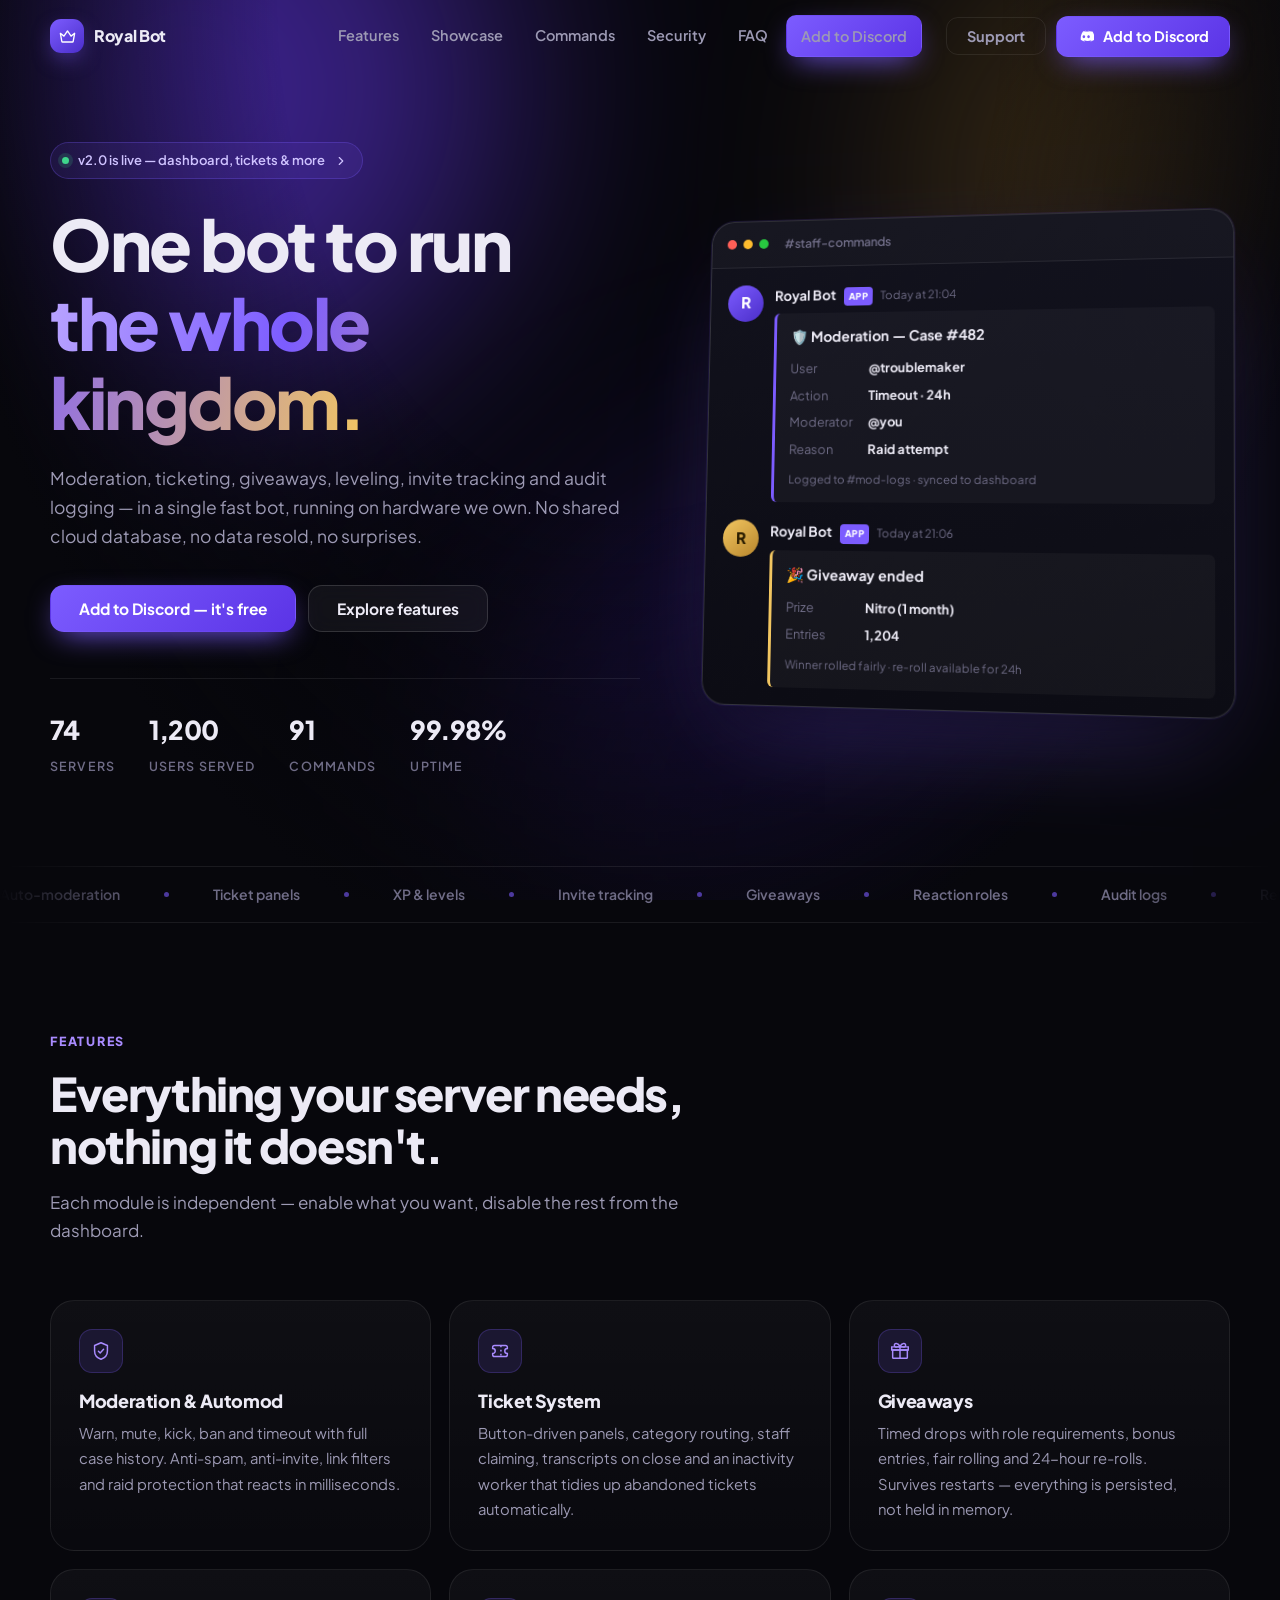
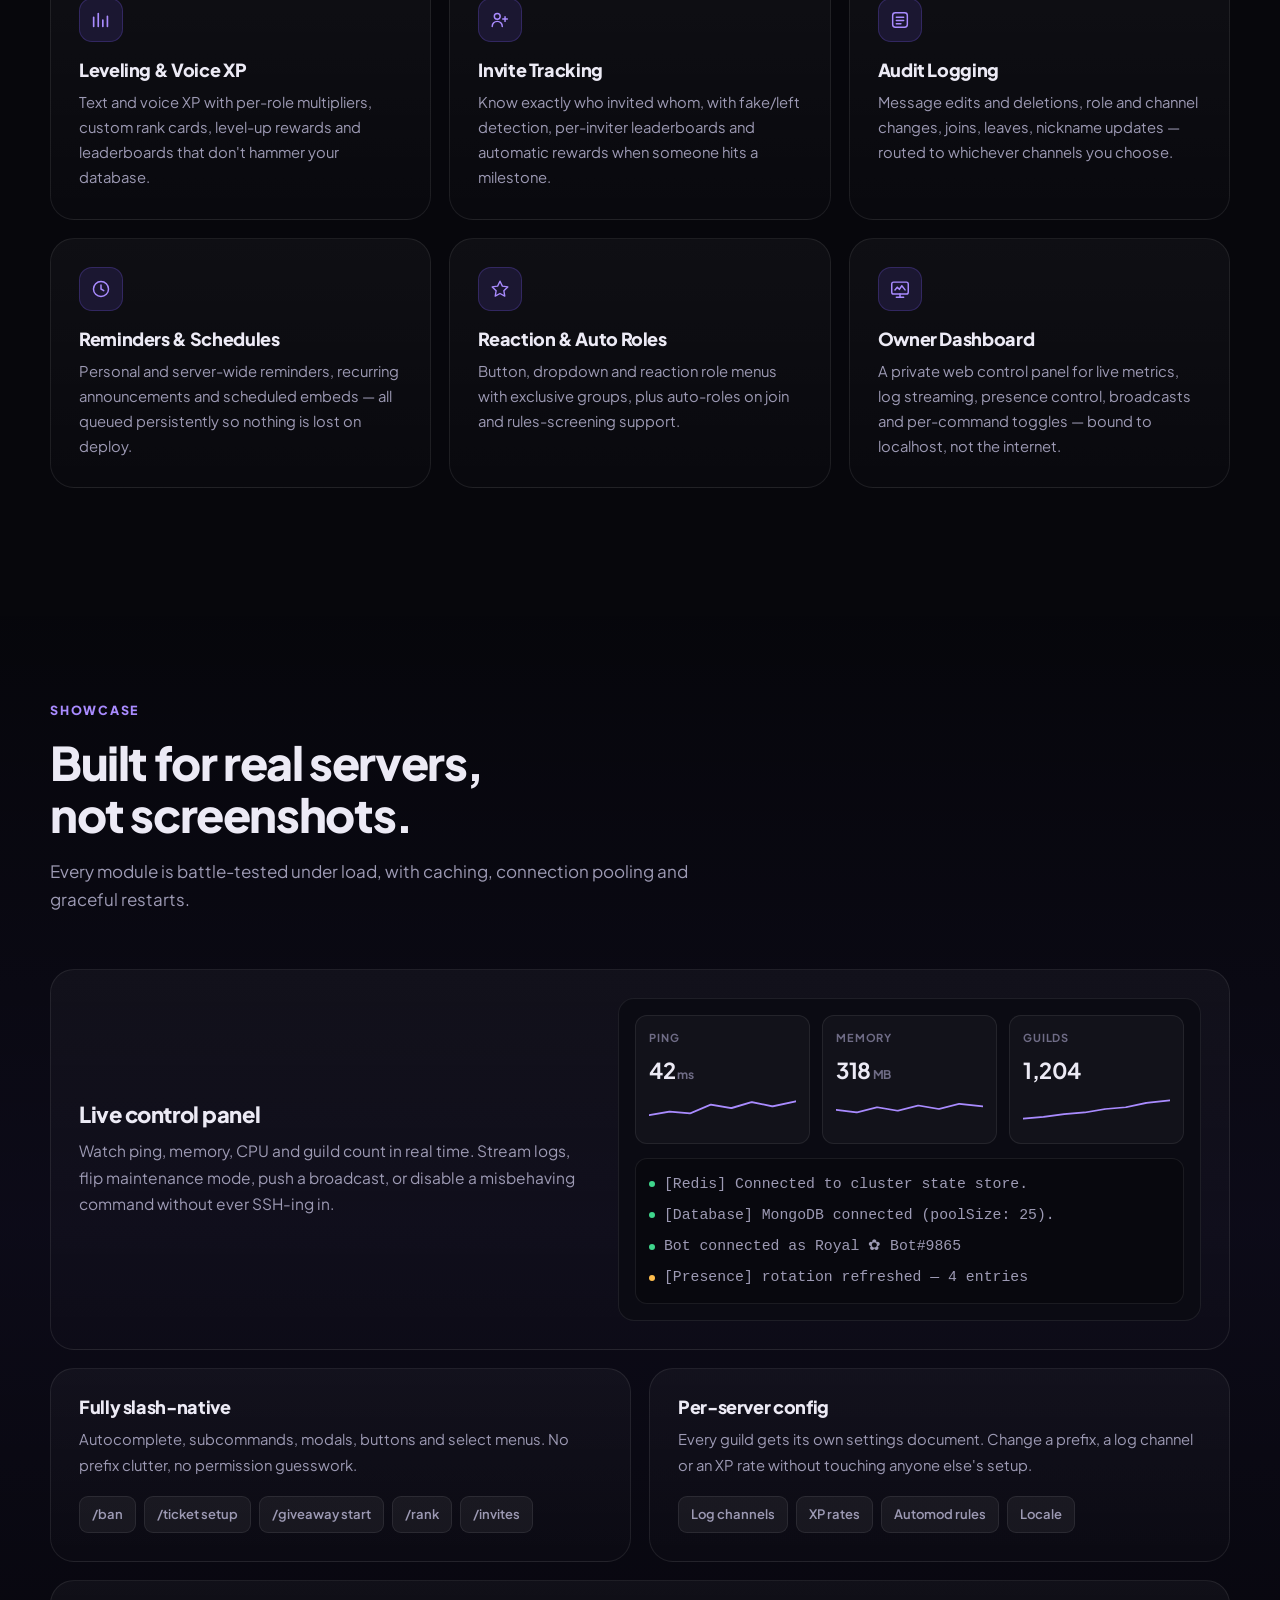
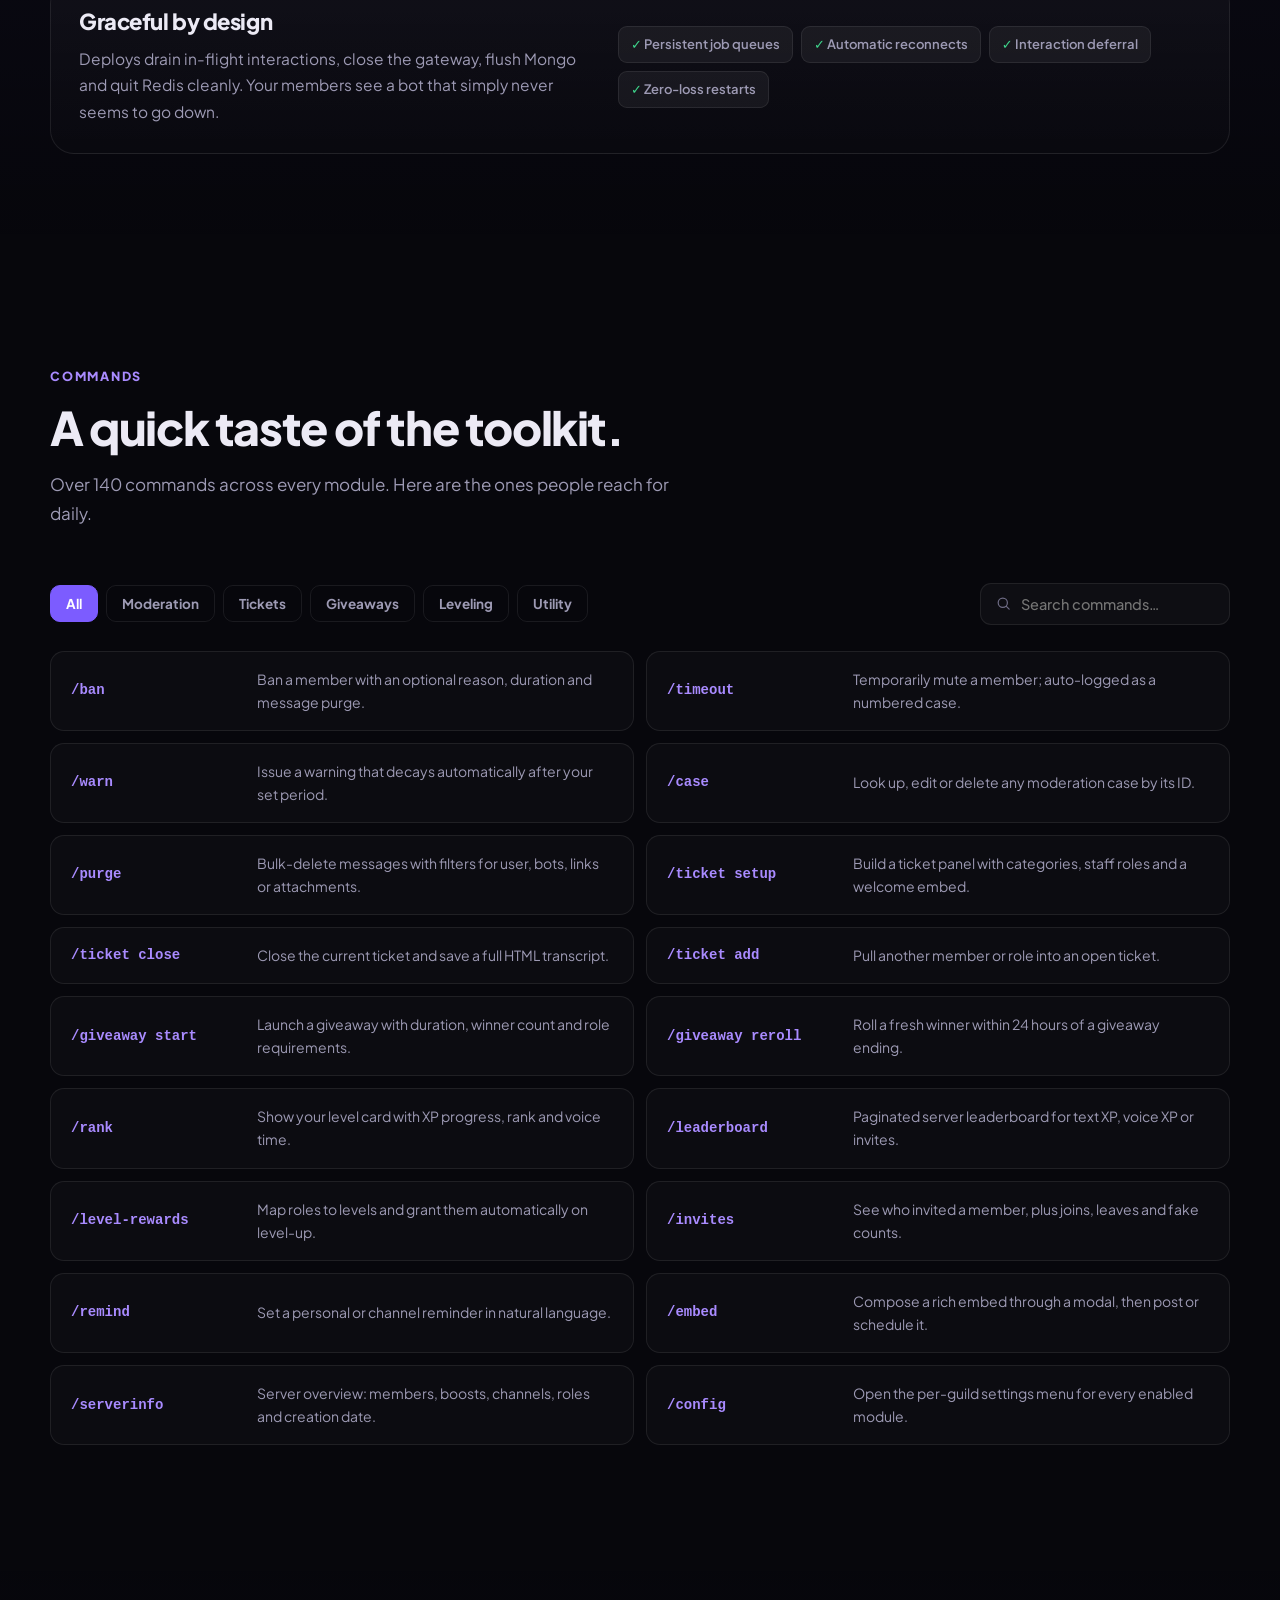
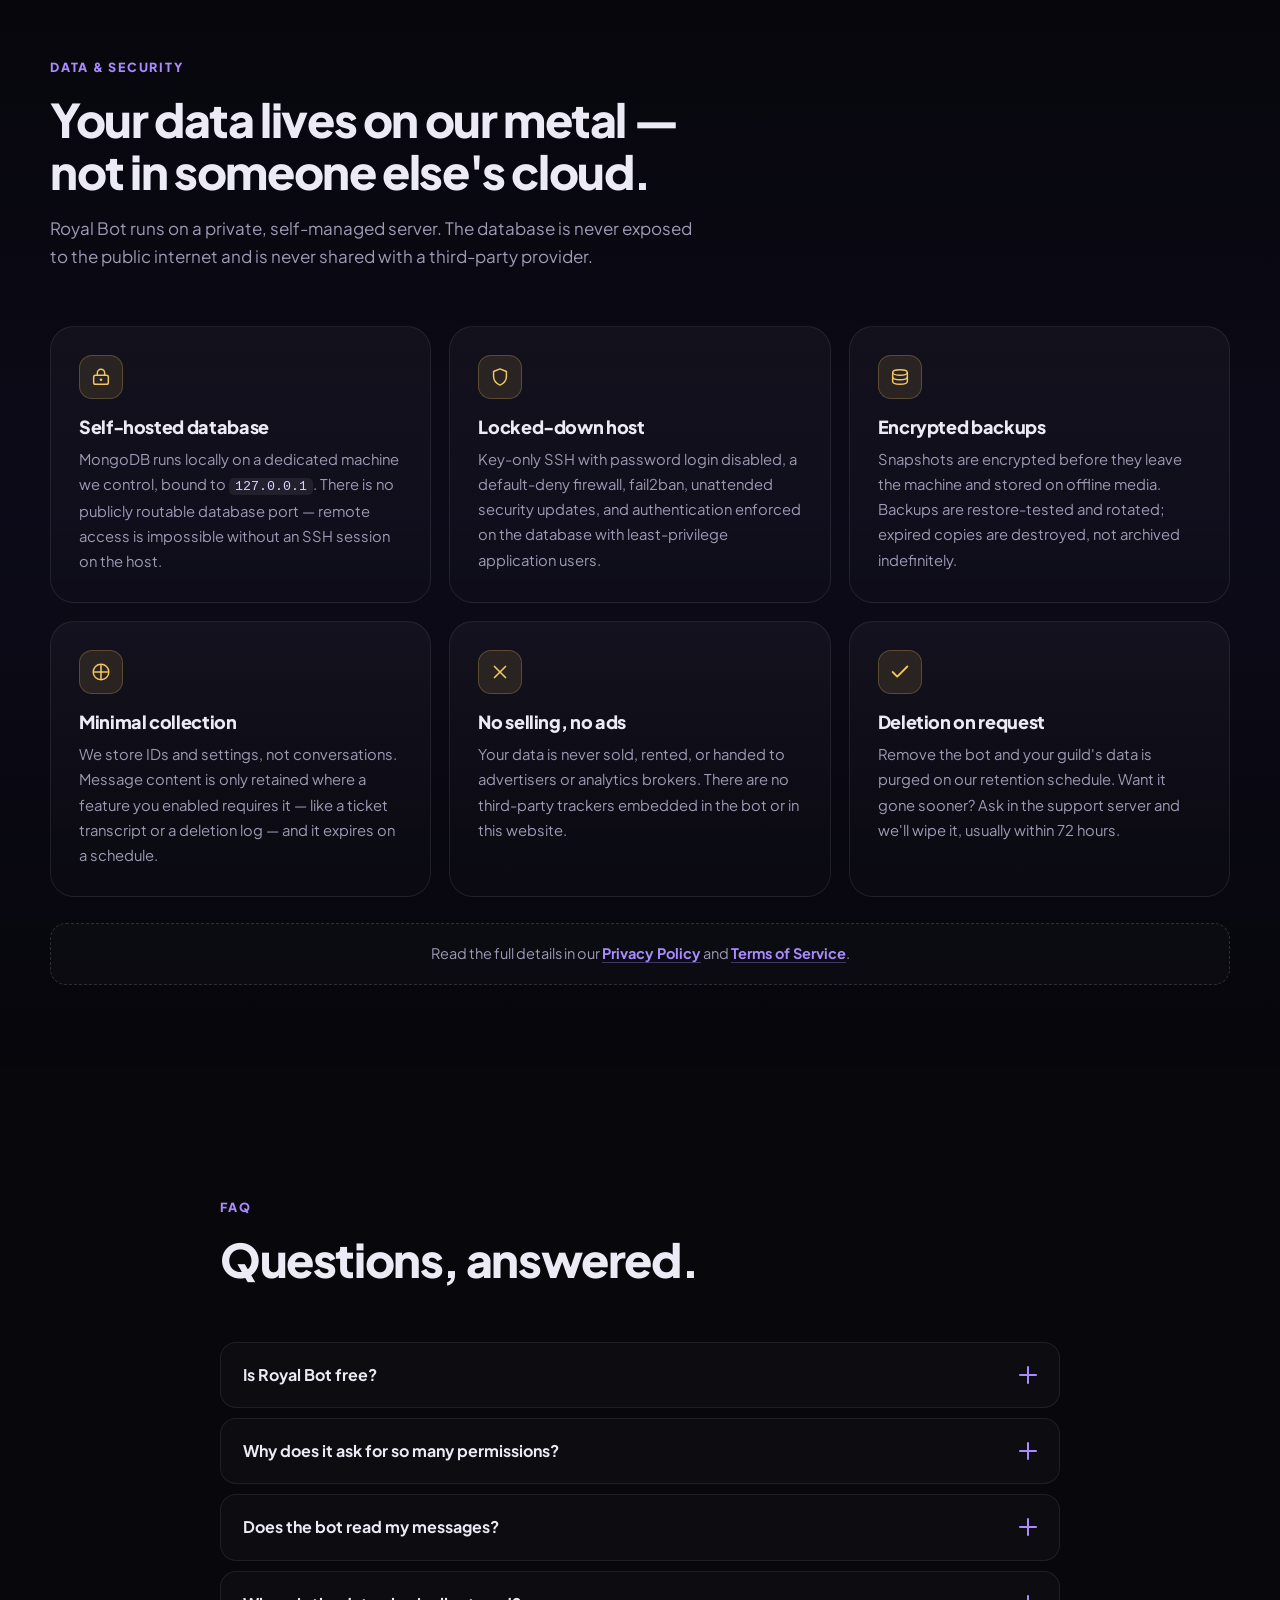
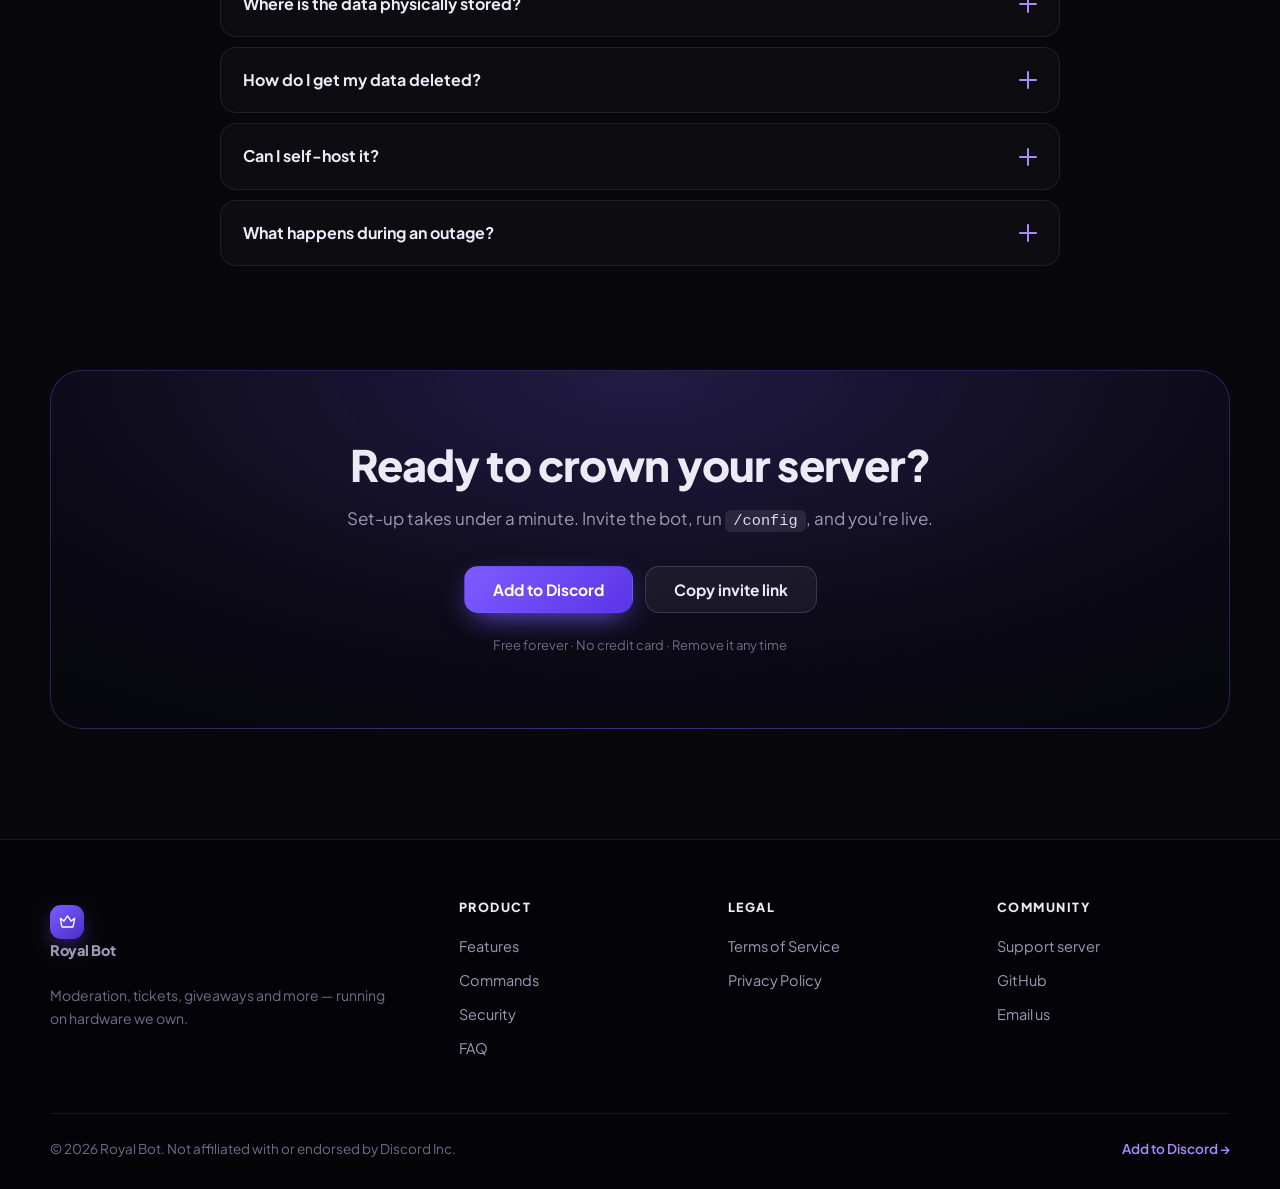
==== index.html @ addcc0eb "Initial commit of project files" ====
<!DOCTYPE html>
<html lang="en">

<head>
    <meta charset="utf-8">
    <meta name="viewport" content="width=device-width, initial-scale=1">
    <title>Royal Bot — Moderation, Tickets, Giveaways &amp; More for Discord</title>
    <meta name="description"
        content="Royal Bot is an all-in-one Discord bot with moderation, ticketing, giveaways, leveling, invite tracking and logging — self-hosted on private hardware.">
    <meta property="og:title" content="Royal Bot for Discord">
    <meta property="og:description"
        content="Moderation, tickets, giveaways, leveling and more. Self-hosted, private, fast.">
    <meta property="og:type" content="website">
    <meta name="theme-color" content="#07070c">
    <link rel="preconnect" href="https://fonts.googleapis.com">
    <link rel="preconnect" href="https://fonts.gstatic.com" crossorigin>
    <link href="https://fonts.googleapis.com/css2?family=Plus+Jakarta+Sans:wght@400;500;600;700;800&display=swap"
        rel="stylesheet">
    <link rel="stylesheet" href="assets/css/style.css">
    <link rel="icon"
        href="data:image/svg+xml,<svg xmlns='http://www.w3.org/2000/svg' viewBox='0 0 100 100'><text y='.9em' font-size='90'>👑</text></svg>">
</head>

<body>

    <div class="aurora" aria-hidden="true"><span></span><span></span><span></span></div>

    <header class="nav" id="nav">
        <div class="wrap nav__inner">
            <a class="brand" href="index.html">
                <span class="brand__mark">
                    <svg viewBox="0 0 24 24" fill="none">
                        <path d="M3 8l4.5 3.5L12 5l4.5 6.5L21 8l-1.8 10.2a1 1 0 0 1-1 .8H5.8a1 1 0 0 1-1-.8L3 8z"
                            stroke="currentColor" stroke-width="1.7" stroke-linejoin="round" />
                    </svg>
                </span>
                <span class="brand__name" data-brand>Royal Bot</span>
            </a>

            <nav class="nav__links" id="navLinks">
                <a href="#features">Features</a>
                <a href="#showcase">Showcase</a>
                <a href="#commands">Commands</a>
                <a href="#security">Security</a>
                <a href="#faq">FAQ</a>
                <a class="nav__mobileCta btn btn--primary" data-invite href="#">Add to Discord</a>
            </nav>

            <div class="nav__actions">
                <a class="btn btn--ghost hide-sm" data-support href="#">Support</a>
                <a class="btn btn--primary" data-invite href="#">
                    <svg viewBox="0 0 24 24" fill="currentColor" class="btn__ic">
                        <path
                            d="M19.6 5.1A17 17 0 0 0 15.4 4l-.2.4c1.4.3 2.6.8 3.7 1.5a13.7 13.7 0 0 0-9.8 0c1.1-.7 2.3-1.2 3.7-1.5L12.6 4a17 17 0 0 0-4.2 1.1C5.7 9 5 12.8 5.3 16.5a17 17 0 0 0 5.2 2.6l.6-1a11 11 0 0 1-1.7-.8l.4-.3a12.2 12.2 0 0 0 10.4 0l.4.3c-.5.3-1.1.6-1.7.8l.6 1a17 17 0 0 0 5.2-2.6c.4-4.3-.7-8.1-2.9-11.4h-2.2ZM9.7 14.3c-1 0-1.8-.9-1.8-2s.8-2 1.8-2 1.9.9 1.8 2c0 1.1-.8 2-1.8 2Zm6.6 0c-1 0-1.8-.9-1.8-2s.8-2 1.8-2 1.9.9 1.8 2c0 1.1-.8 2-1.8 2Z" />
                    </svg>
                    Add to Discord
                </a>
                <button class="burger" id="burger" aria-label="Menu" aria-expanded="false">
                    <span></span><span></span><span></span>
                </button>
            </div>
        </div>
    </header>

    <main>

        <!-- ── HERO ───────────────────────────────────────────── -->
        <section class="hero">
            <div class="wrap hero__grid">
                <div class="hero__copy">
                    <a class="pill" data-support href="#">
                        <span class="pill__dot"></span> v2.0 is live — dashboard, tickets &amp; more
                        <svg viewBox="0 0 24 24" fill="none">
                            <path d="M9 6l6 6-6 6" stroke="currentColor" stroke-width="2" stroke-linecap="round"
                                stroke-linejoin="round" />
                        </svg>
                    </a>

                    <h1 class="hero__title">
                        One bot to run<br>
                        <span class="grad">the whole kingdom.</span>
                    </h1>

                    <p class="hero__sub">
                        Moderation, ticketing, giveaways, leveling, invite tracking and audit logging —
                        in a single fast bot, running on hardware we own. No shared cloud database,
                        no data resold, no surprises.
                    </p>

                    <div class="hero__cta">
                        <a class="btn btn--primary btn--lg" data-invite href="#">Add to Discord — it's free</a>
                        <a class="btn btn--glass btn--lg" href="#features">Explore features</a>
                    </div>

                    <ul class="hero__stats" id="stats">
                        <li><strong data-count="0" data-key="servers">0</strong><span>Servers</span></li>
                        <li><strong data-count="0" data-key="users">0</strong><span>Users served</span></li>
                        <li><strong data-count="0" data-key="commands">0</strong><span>Commands</span></li>
                        <li><strong data-count="0" data-key="uptime" data-suffix="%">0</strong><span>Uptime</span></li>
                    </ul>
                </div>

                <!-- Discord embed mock -->
                <div class="hero__art" data-reveal>
                    <div class="mock glow">
                        <div class="mock__bar"><i></i><i></i><i></i><span>#staff-commands</span></div>
                        <div class="mock__body">
                            <div class="msg">
                                <div class="msg__av">R</div>
                                <div>
                                    <div class="msg__head"><b data-brand>Royal Bot</b><span
                                            class="tag">APP</span><time>Today at 21:04</time></div>
                                    <div class="embed">
                                        <div class="embed__title">🛡️ Moderation — Case #482</div>
                                        <div class="embed__rows">
                                            <div><span>User</span><b>@troublemaker</b></div>
                                            <div><span>Action</span><b>Timeout · 24h</b></div>
                                            <div><span>Moderator</span><b>@you</b></div>
                                            <div><span>Reason</span><b>Raid attempt</b></div>
                                        </div>
                                        <div class="embed__foot">Logged to #mod-logs · synced to dashboard</div>
                                    </div>
                                </div>
                            </div>
                            <div class="msg">
                                <div class="msg__av alt">R</div>
                                <div>
                                    <div class="msg__head"><b data-brand>Royal Bot</b><span
                                            class="tag">APP</span><time>Today at 21:06</time></div>
                                    <div class="embed embed--gold">
                                        <div class="embed__title">🎉 Giveaway ended</div>
                                        <div class="embed__rows">
                                            <div><span>Prize</span><b>Nitro (1 month)</b></div>
                                            <div><span>Entries</span><b>1,204</b></div>
                                        </div>
                                        <div class="embed__foot">Winner rolled fairly · re-roll available for 24h</div>
                                    </div>
                                </div>
                            </div>
                        </div>
                    </div>
                </div>
            </div>

            <div class="marquee" aria-hidden="true">
                <div class="marquee__track">
                    <span>Auto-moderation</span><span>Ticket panels</span><span>XP &amp; levels</span><span>Invite
                        tracking</span>
                    <span>Giveaways</span><span>Reaction roles</span><span>Audit logs</span><span>Reminders</span>
                    <span>Voice XP</span><span>Warn decay</span><span>Server stats</span><span>Owner dashboard</span>
                    <span>Auto-moderation</span><span>Ticket panels</span><span>XP &amp; levels</span><span>Invite
                        tracking</span>
                    <span>Giveaways</span><span>Reaction roles</span><span>Audit logs</span><span>Reminders</span>
                    <span>Voice XP</span><span>Warn decay</span><span>Server stats</span><span>Owner dashboard</span>
                </div>
            </div>
        </section>

        <!-- ── FEATURES ───────────────────────────────────────── -->
        <section class="sec" id="features">
            <div class="wrap">
                <div class="sec__head" data-reveal>
                    <span class="eyebrow">Features</span>
                    <h2>Everything your server needs,<br>nothing it doesn't.</h2>
                    <p>Each module is independent — enable what you want, disable the rest from the dashboard.</p>
                </div>

                <div class="grid grid--3 spot">
                    <article class="card" data-reveal>
                        <div class="card__ic"><svg viewBox="0 0 24 24" fill="none">
                                <path d="M12 3l7 3v6c0 4.2-2.9 7.6-7 9-4.1-1.4-7-4.8-7-9V6l7-3z" stroke="currentColor"
                                    stroke-width="1.6" stroke-linejoin="round" />
                                <path d="M9.2 12.2l1.9 1.9 3.7-3.9" stroke="currentColor" stroke-width="1.6"
                                    stroke-linecap="round" stroke-linejoin="round" />
                            </svg></div>
                        <h3>Moderation &amp; Automod</h3>
                        <p>Warn, mute, kick, ban and timeout with full case history. Anti-spam, anti-invite, link
                            filters and raid protection that reacts in milliseconds.</p>
                    </article>

                    <article class="card" data-reveal>
                        <div class="card__ic"><svg viewBox="0 0 24 24" fill="none">
                                <path
                                    d="M4 8a2 2 0 0 1 2-2h12a2 2 0 0 1 2 2v1.2a2.2 2.2 0 0 0 0 5.6V16a2 2 0 0 1-2 2H6a2 2 0 0 1-2-2v-1.2a2.2 2.2 0 0 0 0-5.6V8z"
                                    stroke="currentColor" stroke-width="1.6" />
                                <path d="M13 6v12" stroke="currentColor" stroke-width="1.6" stroke-dasharray="2 2.5" />
                            </svg></div>
                        <h3>Ticket System</h3>
                        <p>Button-driven panels, category routing, staff claiming, transcripts on close and an
                            inactivity worker that tidies up abandoned tickets automatically.</p>
                    </article>

                    <article class="card" data-reveal>
                        <div class="card__ic"><svg viewBox="0 0 24 24" fill="none">
                                <path d="M4 11h16v8a1 1 0 0 1-1 1H5a1 1 0 0 1-1-1v-8z" stroke="currentColor"
                                    stroke-width="1.6" />
                                <path d="M3 7.5h18V11H3V7.5z" stroke="currentColor" stroke-width="1.6" />
                                <path d="M12 7.5V20" stroke="currentColor" stroke-width="1.6" />
                                <path d="M12 7.5S10.6 4 8.8 4a2 2 0 1 0 0 3.5H12zm0 0S13.4 4 15.2 4a2 2 0 1 1 0 3.5H12z"
                                    stroke="currentColor" stroke-width="1.6" stroke-linejoin="round" />
                            </svg></div>
                        <h3>Giveaways</h3>
                        <p>Timed drops with role requirements, bonus entries, fair rolling and 24-hour re-rolls.
                            Survives restarts — everything is persisted, not held in memory.</p>
                    </article>

                    <article class="card" data-reveal>
                        <div class="card__ic"><svg viewBox="0 0 24 24" fill="none">
                                <path d="M4 19V9m5 10V5m5 14v-7m5 7V8" stroke="currentColor" stroke-width="1.8"
                                    stroke-linecap="round" />
                            </svg></div>
                        <h3>Leveling &amp; Voice XP</h3>
                        <p>Text and voice XP with per-role multipliers, custom rank cards, level-up rewards and
                            leaderboards that don't hammer your database.</p>
                    </article>

                    <article class="card" data-reveal>
                        <div class="card__ic"><svg viewBox="0 0 24 24" fill="none">
                                <circle cx="9" cy="8" r="3.2" stroke="currentColor" stroke-width="1.6" />
                                <path d="M3.5 19a5.5 5.5 0 0 1 11 0" stroke="currentColor" stroke-width="1.6"
                                    stroke-linecap="round" />
                                <path d="M17.5 8.5v5M15 11h5" stroke="currentColor" stroke-width="1.6"
                                    stroke-linecap="round" />
                            </svg></div>
                        <h3>Invite Tracking</h3>
                        <p>Know exactly who invited whom, with fake/left detection, per-inviter leaderboards and
                            automatic rewards when someone hits a milestone.</p>
                    </article>

                    <article class="card" data-reveal>
                        <div class="card__ic"><svg viewBox="0 0 24 24" fill="none">
                                <rect x="4" y="4" width="16" height="16" rx="3" stroke="currentColor"
                                    stroke-width="1.6" />
                                <path d="M8 9h8M8 12.5h8M8 16h5" stroke="currentColor" stroke-width="1.6"
                                    stroke-linecap="round" />
                            </svg></div>
                        <h3>Audit Logging</h3>
                        <p>Message edits and deletions, role and channel changes, joins, leaves, nickname updates —
                            routed to whichever channels you choose.</p>
                    </article>

                    <article class="card" data-reveal>
                        <div class="card__ic"><svg viewBox="0 0 24 24" fill="none">
                                <circle cx="12" cy="12" r="8.2" stroke="currentColor" stroke-width="1.6" />
                                <path d="M12 7.5V12l3 1.8" stroke="currentColor" stroke-width="1.6"
                                    stroke-linecap="round" />
                            </svg></div>
                        <h3>Reminders &amp; Schedules</h3>
                        <p>Personal and server-wide reminders, recurring announcements and scheduled embeds — all queued
                            persistently so nothing is lost on deploy.</p>
                    </article>

                    <article class="card" data-reveal>
                        <div class="card__ic"><svg viewBox="0 0 24 24" fill="none">
                                <path
                                    d="M12 3.5l2.6 5.4 5.9.8-4.3 4.1 1 5.9-5.2-2.8-5.2 2.8 1-5.9L3.5 9.7l5.9-.8L12 3.5z"
                                    stroke="currentColor" stroke-width="1.5" stroke-linejoin="round" />
                            </svg></div>
                        <h3>Reaction &amp; Auto Roles</h3>
                        <p>Button, dropdown and reaction role menus with exclusive groups, plus auto-roles on join and
                            rules-screening support.</p>
                    </article>

                    <article class="card" data-reveal>
                        <div class="card__ic"><svg viewBox="0 0 24 24" fill="none">
                                <rect x="3" y="4.5" width="18" height="13" rx="2" stroke="currentColor"
                                    stroke-width="1.6" />
                                <path d="M8 21h8M12 17.5V21" stroke="currentColor" stroke-width="1.6"
                                    stroke-linecap="round" />
                                <path d="M6.5 13l2.5-3 2.3 2.4L14 8.5l3.5 4.5" stroke="currentColor" stroke-width="1.6"
                                    stroke-linecap="round" stroke-linejoin="round" />
                            </svg></div>
                        <h3>Owner Dashboard</h3>
                        <p>A private web control panel for live metrics, log streaming, presence control, broadcasts and
                            per-command toggles — bound to localhost, not the internet.</p>
                    </article>
                </div>
            </div>
        </section>

        <!-- ── SHOWCASE (bento) ───────────────────────────────── -->
        <section class="sec sec--tint" id="showcase">
            <div class="wrap">
                <div class="sec__head" data-reveal>
                    <span class="eyebrow">Showcase</span>
                    <h2>Built for real servers,<br>not screenshots.</h2>
                    <p>Every module is battle-tested under load, with caching, connection pooling and graceful restarts.
                    </p>
                </div>

                <div class="bento">
                    <div class="bento__cell bento__cell--wide card" data-reveal>
                        <div class="bento__copy">
                            <h3>Live control panel</h3>
                            <p>Watch ping, memory, CPU and guild count in real time. Stream logs, flip maintenance mode,
                                push a broadcast, or disable a misbehaving command without ever SSH-ing in.</p>
                        </div>
                        <div class="panelMock">
                            <div class="panelMock__row">
                                <div class="stat"><span>Ping</span><b>42<i>ms</i></b>
                                    <div class="spark"><svg viewBox="0 0 100 30" preserveAspectRatio="none">
                                            <polyline points="0,22 14,18 28,20 42,10 56,14 70,7 84,12 100,6" />
                                        </svg></div>
                                </div>
                                <div class="stat"><span>Memory</span><b>318<i>MB</i></b>
                                    <div class="spark"><svg viewBox="0 0 100 30" preserveAspectRatio="none">
                                            <polyline points="0,16 14,19 28,13 42,17 56,11 70,15 84,9 100,12" />
                                        </svg></div>
                                </div>
                                <div class="stat"><span>Guilds</span><b>1,204</b>
                                    <div class="spark"><svg viewBox="0 0 100 30" preserveAspectRatio="none">
                                            <polyline points="0,26 14,24 28,21 42,19 56,15 70,13 84,8 100,5" />
                                        </svg></div>
                                </div>
                            </div>
                            <div class="logMock">
                                <p><i class="ok"></i>[Redis] Connected to cluster state store.</p>
                                <p><i class="ok"></i>[Database] MongoDB connected (poolSize: 25).</p>
                                <p><i class="ok"></i>Bot connected as Royal ✿ Bot#9865</p>
                                <p><i class="warn"></i>[Presence] rotation refreshed — 4 entries</p>
                            </div>
                        </div>
                    </div>

                    <div class="bento__cell card" data-reveal>
                        <h3>Fully slash-native</h3>
                        <p>Autocomplete, subcommands, modals, buttons and select menus. No prefix clutter, no permission
                            guesswork.</p>
                        <div class="chips"><span>/ban</span><span>/ticket setup</span><span>/giveaway
                                start</span><span>/rank</span><span>/invites</span></div>
                    </div>

                    <div class="bento__cell card" data-reveal>
                        <h3>Per-server config</h3>
                        <p>Every guild gets its own settings document. Change a prefix, a log channel or an XP rate
                            without touching anyone else's setup.</p>
                        <div class="chips"><span>Log channels</span><span>XP rates</span><span>Automod
                                rules</span><span>Locale</span></div>
                    </div>

                    <div class="bento__cell bento__cell--wide card" data-reveal>
                        <div class="bento__copy">
                            <h3>Graceful by design</h3>
                            <p>Deploys drain in-flight interactions, close the gateway, flush Mongo and quit Redis
                                cleanly. Your members see a bot that simply never seems to go down.</p>
                        </div>
                        <div class="ticks">
                            <span>Persistent job queues</span><span>Automatic reconnects</span><span>Interaction
                                deferral</span><span>Zero-loss restarts</span>
                        </div>
                    </div>
                </div>
            </div>
        </section>

        <!-- ── COMMANDS ───────────────────────────────────────── -->
        <section class="sec" id="commands">
            <div class="wrap">
                <div class="sec__head" data-reveal>
                    <span class="eyebrow">Commands</span>
                    <h2>A quick taste of the toolkit.</h2>
                    <p>Over 140 commands across every module. Here are the ones people reach for daily.</p>
                </div>

                <div class="cmd__bar" data-reveal>
                    <div class="cmd__filters" id="cmdFilters">
                        <button class="chip is-active" data-cat="all">All</button>
                        <button class="chip" data-cat="mod">Moderation</button>
                        <button class="chip" data-cat="ticket">Tickets</button>
                        <button class="chip" data-cat="fun">Giveaways</button>
                        <button class="chip" data-cat="level">Leveling</button>
                        <button class="chip" data-cat="util">Utility</button>
                    </div>
                    <label class="cmd__search">
                        <svg viewBox="0 0 24 24" fill="none">
                            <circle cx="11" cy="11" r="6.5" stroke="currentColor" stroke-width="1.7" />
                            <path d="M16 16l4 4" stroke="currentColor" stroke-width="1.7" stroke-linecap="round" />
                        </svg>
                        <input type="search" id="cmdSearch" placeholder="Search commands…" aria-label="Search commands">
                    </label>
                </div>

                <div class="cmd__list" id="cmdList" data-reveal>
                    <div class="cmd" data-cat="mod"><code>/ban</code>
                        <p>Ban a member with an optional reason, duration and message purge.</p>
                    </div>
                    <div class="cmd" data-cat="mod"><code>/timeout</code>
                        <p>Temporarily mute a member; auto-logged as a numbered case.</p>
                    </div>
                    <div class="cmd" data-cat="mod"><code>/warn</code>
                        <p>Issue a warning that decays automatically after your set period.</p>
                    </div>
                    <div class="cmd" data-cat="mod"><code>/case</code>
                        <p>Look up, edit or delete any moderation case by its ID.</p>
                    </div>
                    <div class="cmd" data-cat="mod"><code>/purge</code>
                        <p>Bulk-delete messages with filters for user, bots, links or attachments.</p>
                    </div>
                    <div class="cmd" data-cat="ticket"><code>/ticket setup</code>
                        <p>Build a ticket panel with categories, staff roles and a welcome embed.</p>
                    </div>
                    <div class="cmd" data-cat="ticket"><code>/ticket close</code>
                        <p>Close the current ticket and save a full HTML transcript.</p>
                    </div>
                    <div class="cmd" data-cat="ticket"><code>/ticket add</code>
                        <p>Pull another member or role into an open ticket.</p>
                    </div>
                    <div class="cmd" data-cat="fun"><code>/giveaway start</code>
                        <p>Launch a giveaway with duration, winner count and role requirements.</p>
                    </div>
                    <div class="cmd" data-cat="fun"><code>/giveaway reroll</code>
                        <p>Roll a fresh winner within 24 hours of a giveaway ending.</p>
                    </div>
                    <div class="cmd" data-cat="level"><code>/rank</code>
                        <p>Show your level card with XP progress, rank and voice time.</p>
                    </div>
                    <div class="cmd" data-cat="level"><code>/leaderboard</code>
                        <p>Paginated server leaderboard for text XP, voice XP or invites.</p>
                    </div>
                    <div class="cmd" data-cat="level"><code>/level-rewards</code>
                        <p>Map roles to levels and grant them automatically on level-up.</p>
                    </div>
                    <div class="cmd" data-cat="util"><code>/invites</code>
                        <p>See who invited a member, plus joins, leaves and fake counts.</p>
                    </div>
                    <div class="cmd" data-cat="util"><code>/remind</code>
                        <p>Set a personal or channel reminder in natural language.</p>
                    </div>
                    <div class="cmd" data-cat="util"><code>/embed</code>
                        <p>Compose a rich embed through a modal, then post or schedule it.</p>
                    </div>
                    <div class="cmd" data-cat="util"><code>/serverinfo</code>
                        <p>Server overview: members, boosts, channels, roles and creation date.</p>
                    </div>
                    <div class="cmd" data-cat="util"><code>/config</code>
                        <p>Open the per-guild settings menu for every enabled module.</p>
                    </div>
                </div>
                <p class="cmd__empty" id="cmdEmpty" hidden>No commands match that search.</p>
            </div>
        </section>

        <!-- ── SECURITY ───────────────────────────────────────── -->
        <section class="sec sec--tint" id="security">
            <div class="wrap">
                <div class="sec__head" data-reveal>
                    <span class="eyebrow">Data &amp; Security</span>
                    <h2>Your data lives on our metal —<br>not in someone else's cloud.</h2>
                    <p><span data-brand>Royal Bot</span> runs on a private, self-managed server. The database is never
                        exposed to the public internet and is never shared with a third-party provider.</p>
                </div>

                <div class="grid grid--3 spot">
                    <article class="card card--sec" data-reveal>
                        <div class="card__ic"><svg viewBox="0 0 24 24" fill="none">
                                <rect x="4" y="10" width="16" height="10" rx="2" stroke="currentColor"
                                    stroke-width="1.6" />
                                <path d="M8 10V7.5a4 4 0 0 1 8 0V10" stroke="currentColor" stroke-width="1.6" />
                                <circle cx="12" cy="15" r="1.4" fill="currentColor" />
                            </svg></div>
                        <h3>Self-hosted database</h3>
                        <p>MongoDB runs locally on a dedicated machine we control, bound to <code>127.0.0.1</code>.
                            There is no publicly routable database port — remote access is impossible without an SSH
                            session on the host.</p>
                    </article>

                    <article class="card card--sec" data-reveal>
                        <div class="card__ic"><svg viewBox="0 0 24 24" fill="none">
                                <path d="M12 3.2l7 2.8v5.5c0 4.2-2.9 7.6-7 9.3-4.1-1.7-7-5.1-7-9.3V6l7-2.8z"
                                    stroke="currentColor" stroke-width="1.6" stroke-linejoin="round" />
                            </svg></div>
                        <h3>Locked-down host</h3>
                        <p>Key-only SSH with password login disabled, a default-deny firewall, fail2ban, unattended
                            security updates, and authentication enforced on the database with least-privilege
                            application users.</p>
                    </article>

                    <article class="card card--sec" data-reveal>
                        <div class="card__ic"><svg viewBox="0 0 24 24" fill="none">
                                <path d="M4 7c0-1.7 3.6-3 8-3s8 1.3 8 3-3.6 3-8 3-8-1.3-8-3z" stroke="currentColor"
                                    stroke-width="1.6" />
                                <path d="M4 7v10c0 1.7 3.6 3 8 3s8-1.3 8-3V7" stroke="currentColor"
                                    stroke-width="1.6" />
                                <path d="M4 12c0 1.7 3.6 3 8 3s8-1.3 8-3" stroke="currentColor" stroke-width="1.6" />
                            </svg></div>
                        <h3>Encrypted backups</h3>
                        <p>Snapshots are encrypted before they leave the machine and stored on offline media. Backups
                            are restore-tested and rotated; expired copies are destroyed, not archived indefinitely.</p>
                    </article>

                    <article class="card card--sec" data-reveal>
                        <div class="card__ic"><svg viewBox="0 0 24 24" fill="none">
                                <path d="M5 12h14M12 5v14" stroke="currentColor" stroke-width="1.7"
                                    stroke-linecap="round" />
                                <circle cx="12" cy="12" r="8.5" stroke="currentColor" stroke-width="1.6" />
                            </svg></div>
                        <h3>Minimal collection</h3>
                        <p>We store IDs and settings, not conversations. Message content is only retained where a
                            feature you enabled requires it — like a ticket transcript or a deletion log — and it
                            expires on a schedule.</p>
                    </article>

                    <article class="card card--sec" data-reveal>
                        <div class="card__ic"><svg viewBox="0 0 24 24" fill="none">
                                <path d="M6 6l12 12M18 6L6 18" stroke="currentColor" stroke-width="1.8"
                                    stroke-linecap="round" />
                            </svg></div>
                        <h3>No selling, no ads</h3>
                        <p>Your data is never sold, rented, or handed to advertisers or analytics brokers. There are no
                            third-party trackers embedded in the bot or in this website.</p>
                    </article>

                    <article class="card card--sec" data-reveal>
                        <div class="card__ic"><svg viewBox="0 0 24 24" fill="none">
                                <path d="M20 6L9 17l-5-5" stroke="currentColor" stroke-width="2" stroke-linecap="round"
                                    stroke-linejoin="round" />
                            </svg></div>
                        <h3>Deletion on request</h3>
                        <p>Remove the bot and your guild's data is purged on our retention schedule. Want it gone
                            sooner? Ask in the support server and we'll wipe it, usually within 72 hours.</p>
                    </article>
                </div>

                <div class="noteBar" data-reveal>
                    <p>Read the full details in our <a href="privacy.html">Privacy Policy</a> and <a
                            href="terms.html">Terms of Service</a>.</p>
                </div>
            </div>
        </section>

        <!-- ── FAQ ────────────────────────────────────────────── -->
        <section class="sec" id="faq">
            <div class="wrap wrap--narrow">
                <div class="sec__head" data-reveal>
                    <span class="eyebrow">FAQ</span>
                    <h2>Questions, answered.</h2>
                </div>

                <div class="faq" id="faqList">
                    <details data-reveal>
                        <summary>Is Royal Bot free?<i></i></summary>
                        <p>Yes. Every feature listed on this page is free to use. If optional premium perks are ever
                            introduced, existing functionality stays available at no cost.</p>
                    </details>
                    <details data-reveal>
                        <summary>Why does it ask for so many permissions?<i></i></summary>
                        <p>The invite link requests the permissions needed for every module. You can uncheck anything
                            you don't want during the invite flow, or restrict the bot's role afterwards — features you
                            disable simply won't run.</p>
                    </details>
                    <details data-reveal>
                        <summary>Does the bot read my messages?<i></i></summary>
                        <p>It processes messages in real time to run automod and logging, but it doesn't store them
                            unless a feature you turned on needs it — for example a ticket transcript or a
                            message-delete log. Nothing is used for training or profiling.</p>
                    </details>
                    <details data-reveal>
                        <summary>Where is the data physically stored?<i></i></summary>
                        <p>On a private server we administer directly, with the database listening only on the loopback
                            interface. It is not on a shared cloud database service, and no third party has query
                            access.</p>
                    </details>
                    <details data-reveal>
                        <summary>How do I get my data deleted?<i></i></summary>
                        <p>Kick the bot and the associated guild data is purged on our retention schedule. For an
                            immediate wipe, open a ticket in the support server from an account with Manage Server, or
                            email us.</p>
                    </details>
                    <details data-reveal>
                        <summary>Can I self-host it?<i></i></summary>
                        <p>Check the repository for the current licence and setup notes. If the source isn't public, the
                            support server is the place to ask.</p>
                    </details>
                    <details data-reveal>
                        <summary>What happens during an outage?<i></i></summary>
                        <p>Jobs like giveaways and reminders are persisted in the database, so scheduled work resumes as
                            soon as the process is back. Status updates get posted in the support server.</p>
                    </details>
                </div>
            </div>
        </section>

        <!-- ── CTA ────────────────────────────────────────────── -->
        <section class="cta">
            <div class="wrap">
                <div class="cta__box" data-reveal>
                    <h2>Ready to crown your server?</h2>
                    <p>Set-up takes under a minute. Invite the bot, run <code>/config</code>, and you're live.</p>
                    <div class="cta__row">
                        <a class="btn btn--primary btn--lg" data-invite href="#">Add to Discord</a>
                        <button class="btn btn--glass btn--lg" id="copyInvite">Copy invite link</button>
                    </div>
                    <small>Free forever · No credit card · Remove it any time</small>
                </div>
            </div>
        </section>

    </main>

    <footer class="foot">
        <div class="wrap foot__grid">
            <div>
                <a class="brand" href="index.html">
                    <span class="brand__mark"><svg viewBox="0 0 24 24" fill="none">
                            <path d="M3 8l4.5 3.5L12 5l4.5 6.5L21 8l-1.8 10.2a1 1 0 0 1-1 .8H5.8a1 1 0 0 1-1-.8L3 8z"
                                stroke="currentColor" stroke-width="1.7" stroke-linejoin="round" />
                        </svg></span>
                    <span class="brand__name" data-brand>Royal Bot</span>
                </a>
                <p class="foot__tag">Moderation, tickets, giveaways and more — running on hardware we own.</p>
            </div>
            <div>
                <h4>Product</h4><a href="#features">Features</a><a href="#commands">Commands</a><a
                    href="#security">Security</a><a href="#faq">FAQ</a>
            </div>
            <div>
                <h4>Legal</h4><a href="terms.html">Terms of Service</a><a href="privacy.html">Privacy Policy</a>
            </div>
            <div>
                <h4>Community</h4><a data-support href="#">Support server</a><a data-github href="#">GitHub</a><a
                    data-mail href="#">Email us</a>
            </div>
        </div>
        <div class="wrap foot__bar">
            <span>© <span id="year">2026</span> <span data-brand>Royal Bot</span>. Not affiliated with or endorsed by
                Discord Inc.</span>
            <a data-invite href="#">Add to Discord →</a>
        </div>
    </footer>

    <div class="toast" id="toast" role="status" aria-live="polite"></div>

    <script src="assets/js/config.js"></script>
    <script src="assets/js/main.js"></script>
</body>

</html>
---- assets/css/style.css ----
/* ── Tokens ─────────────────────────────────────────── */
:root {
    --bg: #07070c;
    --bg2: #0a0a12;
    --surface: #0f0f1a;
    --surface2: #14141f;
    --line: rgba(255, 255, 255, .08);
    --line2: rgba(255, 255, 255, .14);
    --txt: #eceaf5;
    --mut: #9d9ab4;
    --dim: #6f6c86;
    --brand: #7c5cff;
    --brand2: #a98bff;
    --gold: #f2c661;
    --ok: #3fd68c;
    --warn: #ffbe4d;
    --r: 16px;
    --r-lg: 24px;
    --r-xl: 32px;
    --wrap: 1180px;
    --shadow: 0 24px 70px -24px rgba(0, 0, 0, .85);
    --ease: cubic-bezier(.22, .68, 0, 1);
}

*,
*::before,
*::after {
    box-sizing: border-box
}

html {
    scroll-behavior: smooth;
    scroll-padding-top: 96px;
    -webkit-text-size-adjust: 100%
}

body {
    margin: 0;
    background: var(--bg);
    color: var(--txt);
    font: 400 16px/1.65 'Plus Jakarta Sans', system-ui, -apple-system, Segoe UI, sans-serif;
    -webkit-font-smoothing: antialiased;
    overflow-x: hidden;
}

img {
    max-width: 100%;
    display: block
}

a {
    color: inherit;
    text-decoration: none
}

h1,
h2,
h3,
h4 {
    margin: 0;
    line-height: 1.12;
    letter-spacing: -.02em;
    font-weight: 800
}

p {
    margin: 0
}

code {
    font-family: ui-monospace, SFMono-Regular, Menlo, monospace;
    font-size: .9em
}

::selection {
    background: var(--brand);
    color: #fff
}

:focus-visible {
    outline: 2px solid var(--brand2);
    outline-offset: 3px;
    border-radius: 6px
}

.wrap {
    width: min(100% - 40px, var(--wrap));
    margin-inline: auto
}

.wrap--narrow {
    width: min(100% - 40px, 840px)
}

.hide-sm {
    display: inline-flex
}

/* ── Aurora background ──────────────────────────────── */
.aurora {
    position: fixed;
    inset: 0;
    z-index: -2;
    overflow: hidden;
    pointer-events: none
}

.aurora span {
    position: absolute;
    border-radius: 50%;
    filter: blur(120px);
    opacity: .5
}

.aurora span:nth-child(1) {
    width: 620px;
    height: 620px;
    top: -220px;
    left: -120px;
    background: #6d3cff;
    animation: float 22s var(--ease) infinite
}

.aurora span:nth-child(2) {
    width: 520px;
    height: 520px;
    top: -80px;
    right: -140px;
    background: #c9932f;
    opacity: .25;
    animation: float 28s var(--ease) infinite reverse
}

.aurora span:nth-child(3) {
    width: 700px;
    height: 700px;
    top: 52%;
    left: 38%;
    background: #3b1c9e;
    opacity: .32;
    animation: float 34s var(--ease) infinite
}

@keyframes float {

    0%,
    100% {
        transform: translate3d(0, 0, 0)
    }

    50% {
        transform: translate3d(60px, -50px, 0) scale(1.08)
    }
}

body::after {
    content: "";
    position: fixed;
    inset: 0;
    z-index: -1;
    pointer-events: none;
    background: radial-gradient(ellipse at 50% 0%, transparent 40%, var(--bg) 78%);
}

/* ── Nav ────────────────────────────────────────────── */
.nav {
    position: sticky;
    top: 0;
    z-index: 60;
    transition: .35s var(--ease)
}

.nav.is-stuck {
    background: rgba(8, 8, 14, .72);
    backdrop-filter: blur(18px) saturate(1.4);
    border-bottom: 1px solid var(--line)
}

.nav__inner {
    display: flex;
    align-items: center;
    gap: 24px;
    height: 72px
}

.brand {
    display: inline-flex;
    align-items: center;
    gap: 10px;
    font-weight: 800;
    letter-spacing: -.02em
}

.brand__mark {
    display: grid;
    place-items: center;
    width: 34px;
    height: 34px;
    border-radius: 11px;
    background: linear-gradient(140deg, var(--brand), #4b2ec9);
    color: #fff;
    box-shadow: 0 8px 24px -8px var(--brand)
}

.brand__mark svg {
    width: 19px;
    height: 19px
}

.nav__links {
    display: flex;
    gap: 4px;
    margin-left: auto
}

.nav__links>a {
    padding: 9px 14px;
    border-radius: 10px;
    color: var(--mut);
    font-size: 14.5px;
    font-weight: 600;
    transition: .2s
}

.nav__links>a:hover {
    color: var(--txt);
    background: rgba(255, 255, 255, .05)
}

.nav__mobileCta {
    display: none
}

.nav__actions {
    display: flex;
    align-items: center;
    gap: 10px
}

.btn {
    display: inline-flex;
    align-items: center;
    justify-content: center;
    gap: 9px;
    padding: 11px 20px;
    border-radius: 12px;
    border: 1px solid transparent;
    font: 700 14.5px/1 'Plus Jakarta Sans', sans-serif;
    cursor: pointer;
    white-space: nowrap;
    transition: transform .18s var(--ease), box-shadow .25s, background .2s, border-color .2s
}

.btn__ic {
    width: 17px;
    height: 17px
}

.btn--primary {
    background: linear-gradient(135deg, var(--brand), #5b34e6);
    color: #fff;
    box-shadow: 0 10px 30px -10px var(--brand)
}

.btn--primary:hover {
    transform: translateY(-2px);
    box-shadow: 0 18px 40px -12px var(--brand)
}

.btn--ghost {
    color: var(--mut);
    border-color: var(--line)
}

.btn--ghost:hover {
    color: var(--txt);
    border-color: var(--line2);
    background: rgba(255, 255, 255, .04)
}

.btn--glass {
    background: rgba(255, 255, 255, .05);
    border-color: var(--line2);
    color: var(--txt);
    backdrop-filter: blur(10px)
}

.btn--glass:hover {
    background: rgba(255, 255, 255, .09);
    transform: translateY(-2px)
}

.btn--lg {
    padding: 15px 28px;
    font-size: 15.5px;
    border-radius: 14px
}

.burger {
    display: none;
    flex-direction: column;
    gap: 5px;
    width: 40px;
    height: 40px;
    align-items: center;
    justify-content: center;
    background: none;
    border: 1px solid var(--line);
    border-radius: 11px;
    cursor: pointer
}

.burger span {
    width: 17px;
    height: 2px;
    background: var(--txt);
    border-radius: 2px;
    transition: .28s var(--ease)
}

.burger[aria-expanded="true"] span:nth-child(1) {
    transform: translateY(7px) rotate(45deg)
}

.burger[aria-expanded="true"] span:nth-child(2) {
    opacity: 0
}

.burger[aria-expanded="true"] span:nth-child(3) {
    transform: translateY(-7px) rotate(-45deg)
}

/* ── Hero ───────────────────────────────────────────── */
.hero {
    padding: 70px 0 0
}

.hero__grid {
    display: grid;
    grid-template-columns: 1.05fr .95fr;
    gap: 56px;
    align-items: center
}

.pill {
    display: inline-flex;
    align-items: center;
    gap: 9px;
    padding: 7px 14px 7px 11px;
    border-radius: 999px;
    background: rgba(124, 92, 255, .1);
    border: 1px solid rgba(124, 92, 255, .28);
    color: #cfc3ff;
    font-size: 13px;
    font-weight: 600;
    margin-bottom: 26px;
    transition: .2s
}

.pill:hover {
    background: rgba(124, 92, 255, .18);
    transform: translateY(-1px)
}

.pill svg {
    width: 14px;
    height: 14px
}

.pill__dot {
    width: 7px;
    height: 7px;
    border-radius: 50%;
    background: var(--ok);
    box-shadow: 0 0 0 4px rgba(63, 214, 140, .16)
}

.hero__title {
    font-size: clamp(2.6rem, 6vw, 4.4rem);
    letter-spacing: -.035em
}

.grad {
    background: linear-gradient(100deg, #b9a4ff 0%, #7c5cff 38%, var(--gold) 100%);
    -webkit-background-clip: text;
    background-clip: text;
    color: transparent
}

.hero__sub {
    margin-top: 22px;
    max-width: 56ch;
    color: var(--mut);
    font-size: 17.5px
}

.hero__cta {
    display: flex;
    flex-wrap: wrap;
    gap: 12px;
    margin-top: 34px
}

.hero__stats {
    display: grid;
    grid-template-columns: repeat(4, auto);
    gap: 34px;
    justify-content: start;
    list-style: none;
    margin: 46px 0 0;
    padding: 30px 0 0;
    border-top: 1px solid var(--line)
}

.hero__stats strong {
    display: block;
    font-size: 26px;
    font-weight: 800;
    letter-spacing: -.03em
}

.hero__stats span {
    font-size: 12.5px;
    color: var(--dim);
    text-transform: uppercase;
    letter-spacing: .09em;
    font-weight: 600
}

.hero__art {
    perspective: 1400px
}

.mock {
    border-radius: var(--r-lg);
    border: 1px solid var(--line2);
    background: linear-gradient(180deg, #12121d, #0c0c14);
    overflow: hidden;
    transform: rotateY(-9deg) rotateX(4deg);
    transition: transform .6s var(--ease)
}

.mock:hover {
    transform: rotateY(-3deg) rotateX(1deg) translateY(-6px)
}

.glow {
    box-shadow: var(--shadow), 0 0 0 1px rgba(124, 92, 255, .14), 0 40px 100px -40px rgba(124, 92, 255, .5)
}

.mock__bar {
    display: flex;
    align-items: center;
    gap: 7px;
    padding: 13px 16px;
    border-bottom: 1px solid var(--line);
    background: rgba(255, 255, 255, .02)
}

.mock__bar i {
    width: 10px;
    height: 10px;
    border-radius: 50%;
    background: #2c2c3d
}

.mock__bar i:first-child {
    background: #ff5f57
}

.mock__bar i:nth-child(2) {
    background: #febc2e
}

.mock__bar i:nth-child(3) {
    background: #28c840
}

.mock__bar span {
    margin-left: 10px;
    font-size: 12.5px;
    color: var(--dim);
    font-weight: 600
}

.mock__body {
    padding: 18px;
    display: grid;
    gap: 18px
}

.msg {
    display: grid;
    grid-template-columns: 38px 1fr;
    gap: 12px
}

.msg__av {
    width: 38px;
    height: 38px;
    border-radius: 50%;
    display: grid;
    place-items: center;
    font-weight: 800;
    color: #fff;
    background: linear-gradient(140deg, var(--brand), #4b2ec9)
}

.msg__av.alt {
    background: linear-gradient(140deg, var(--gold), #b8862c);
    color: #2a1d00
}

.msg__head {
    display: flex;
    align-items: baseline;
    gap: 8px;
    font-size: 14px;
    margin-bottom: 7px
}

.tag {
    background: var(--brand);
    color: #fff;
    font-size: 9.5px;
    font-weight: 800;
    padding: 2px 5px;
    border-radius: 4px;
    letter-spacing: .04em
}

.msg__head time {
    font-size: 11.5px;
    color: var(--dim)
}

.embed {
    border-left: 3px solid var(--brand);
    background: rgba(255, 255, 255, .035);
    border-radius: 6px;
    padding: 13px 15px
}

.embed--gold {
    border-left-color: var(--gold)
}

.embed__title {
    font-weight: 700;
    font-size: 14.5px;
    margin-bottom: 10px
}

.embed__rows {
    display: grid;
    gap: 6px;
    font-size: 13px
}

.embed__rows div {
    display: flex;
    gap: 8px
}

.embed__rows span {
    color: var(--dim);
    min-width: 74px
}

.embed__foot {
    margin-top: 11px;
    font-size: 11.5px;
    color: var(--dim)
}

.marquee {
    margin-top: 88px;
    padding: 16px 0;
    border-block: 1px solid var(--line);
    overflow: hidden;
    -webkit-mask-image: linear-gradient(90deg, transparent, #000 12%, #000 88%, transparent);
    mask-image: linear-gradient(90deg, transparent, #000 12%, #000 88%, transparent)
}

.marquee__track {
    display: flex;
    gap: 44px;
    width: max-content;
    animation: scroll 38s linear infinite
}

.marquee__track span {
    color: var(--dim);
    font-size: 14px;
    font-weight: 600;
    white-space: nowrap;
    display: flex;
    align-items: center;
    gap: 44px
}

.marquee__track span::after {
    content: "";
    width: 5px;
    height: 5px;
    border-radius: 50%;
    background: var(--brand);
    opacity: .6
}

@keyframes scroll {
    to {
        transform: translateX(-50%)
    }
}

/* ── Sections ───────────────────────────────────────── */
.sec {
    padding: 104px 0
}

.sec--tint {
    background: linear-gradient(180deg, transparent, rgba(124, 92, 255, .05), transparent)
}

.sec__head {
    max-width: 660px;
    margin-bottom: 56px
}

.eyebrow {
    display: inline-block;
    font-size: 12.5px;
    font-weight: 800;
    letter-spacing: .14em;
    text-transform: uppercase;
    color: var(--brand2);
    margin-bottom: 16px
}

.sec__head h2 {
    font-size: clamp(2rem, 4vw, 2.9rem);
    letter-spacing: -.03em
}

.sec__head p {
    margin-top: 16px;
    color: var(--mut);
    font-size: 17px
}

.grid {
    display: grid;
    gap: 18px
}

.grid--3 {
    grid-template-columns: repeat(3, 1fr)
}

.card {
    position: relative;
    padding: 28px;
    border-radius: var(--r-lg);
    border: 1px solid var(--line);
    background: linear-gradient(180deg, rgba(255, 255, 255, .035), rgba(255, 255, 255, .012));
    overflow: hidden;
    transition: transform .3s var(--ease), border-color .3s, background .3s
}

.card:hover {
    transform: translateY(-4px);
    border-color: var(--line2)
}

.spot .card::before {
    content: "";
    position: absolute;
    inset: 0;
    opacity: 0;
    transition: opacity .35s;
    pointer-events: none;
    background: radial-gradient(340px circle at var(--mx, 50%) var(--my, 50%), rgba(124, 92, 255, .16), transparent 62%)
}

.spot .card:hover::before {
    opacity: 1
}

.card__ic {
    width: 44px;
    height: 44px;
    border-radius: 13px;
    display: grid;
    place-items: center;
    margin-bottom: 18px;
    background: rgba(124, 92, 255, .13);
    border: 1px solid rgba(124, 92, 255, .24);
    color: var(--brand2)
}

.card__ic svg {
    width: 22px;
    height: 22px
}

.card h3 {
    font-size: 18px;
    margin-bottom: 10px;
    letter-spacing: -.02em
}

.card p {
    color: var(--mut);
    font-size: 14.8px;
    line-height: 1.7
}

.card--sec .card__ic {
    background: rgba(242, 198, 97, .11);
    border-color: rgba(242, 198, 97, .24);
    color: var(--gold)
}

.card code {
    background: rgba(255, 255, 255, .07);
    padding: 1px 6px;
    border-radius: 5px;
    color: #d9d3ff
}

/* Bento */
.bento {
    display: grid;
    grid-template-columns: repeat(2, 1fr);
    gap: 18px
}

.bento__cell--wide {
    grid-column: span 2;
    display: grid;
    grid-template-columns: 1fr 1.15fr;
    gap: 32px;
    align-items: center
}

.bento__copy h3 {
    font-size: 22px;
    margin-bottom: 12px
}

.bento__copy p {
    color: var(--mut);
    font-size: 15.5px
}

.panelMock {
    border-radius: var(--r);
    border: 1px solid var(--line);
    background: #0b0b13;
    padding: 16px;
    display: grid;
    gap: 14px
}

.panelMock__row {
    display: grid;
    grid-template-columns: repeat(3, 1fr);
    gap: 12px
}

.stat {
    padding: 13px;
    border-radius: 12px;
    background: rgba(255, 255, 255, .03);
    border: 1px solid var(--line)
}

.stat span {
    display: block;
    font-size: 11px;
    color: var(--dim);
    text-transform: uppercase;
    letter-spacing: .08em;
    font-weight: 700
}

.stat b {
    display: block;
    font-size: 22px;
    margin: 5px 0 8px;
    letter-spacing: -.02em
}

.stat b i {
    font-size: 12px;
    color: var(--dim);
    font-style: normal;
    margin-left: 2px
}

.spark svg {
    width: 100%;
    height: 26px
}

.spark polyline {
    fill: none;
    stroke: var(--brand2);
    stroke-width: 2;
    stroke-linecap: round;
    stroke-linejoin: round
}

.logMock {
    font-family: ui-monospace, Menlo, monospace;
    font-size: 12px;
    display: grid;
    gap: 6px;
    padding: 13px;
    border-radius: 12px;
    background: #08080e;
    border: 1px solid var(--line);
    color: var(--mut)
}

.logMock p {
    display: flex;
    align-items: center;
    gap: 9px
}

.logMock i {
    width: 6px;
    height: 6px;
    border-radius: 50%;
    flex: none;
    background: var(--ok)
}

.logMock i.warn {
    background: var(--warn)
}

.chips,
.ticks {
    display: flex;
    flex-wrap: wrap;
    gap: 8px;
    margin-top: 18px
}

.chips span,
.ticks span {
    font-size: 13px;
    font-weight: 600;
    padding: 7px 12px;
    border-radius: 9px;
    background: rgba(255, 255, 255, .05);
    border: 1px solid var(--line);
    color: var(--mut)
}

.ticks span::before {
    content: "✓ ";
    color: var(--ok);
    font-weight: 800
}

.bento__cell--wide .ticks {
    margin: 0;
    align-content: center
}

/* Commands */
.cmd__bar {
    display: flex;
    flex-wrap: wrap;
    gap: 14px;
    justify-content: space-between;
    align-items: center;
    margin-bottom: 26px
}

.cmd__filters {
    display: flex;
    flex-wrap: wrap;
    gap: 8px
}

.chip {
    padding: 9px 15px;
    border-radius: 10px;
    border: 1px solid var(--line);
    background: transparent;
    color: var(--mut);
    font: 700 13.5px 'Plus Jakarta Sans', sans-serif;
    cursor: pointer;
    transition: .2s
}

.chip:hover {
    color: var(--txt);
    border-color: var(--line2)
}

.chip.is-active {
    background: var(--brand);
    border-color: var(--brand);
    color: #fff
}

.cmd__search {
    display: flex;
    align-items: center;
    gap: 9px;
    padding: 0 14px;
    border-radius: 11px;
    border: 1px solid var(--line);
    background: rgba(255, 255, 255, .03);
    min-width: 250px
}

.cmd__search svg {
    width: 17px;
    height: 17px;
    color: var(--dim);
    flex: none
}

.cmd__search input {
    flex: 1;
    background: none;
    border: 0;
    outline: 0;
    color: var(--txt);
    padding: 11px 0;
    font: 500 14.5px 'Plus Jakarta Sans', sans-serif
}

.cmd__list {
    display: grid;
    grid-template-columns: repeat(2, 1fr);
    gap: 12px
}

.cmd {
    display: grid;
    grid-template-columns: 170px 1fr;
    gap: 16px;
    align-items: center;
    padding: 16px 20px;
    border-radius: 14px;
    border: 1px solid var(--line);
    background: rgba(255, 255, 255, .022);
    transition: .2s
}

.cmd:hover {
    border-color: rgba(124, 92, 255, .4);
    background: rgba(124, 92, 255, .06)
}

.cmd code {
    color: var(--brand2);
    font-weight: 700;
    font-size: 14px
}

.cmd p {
    color: var(--mut);
    font-size: 14px
}

.cmd[hidden] {
    display: none
}

.cmd__empty {
    text-align: center;
    color: var(--dim);
    padding: 34px 0
}

.noteBar {
    margin-top: 26px;
    padding: 18px 24px;
    border-radius: var(--r);
    border: 1px dashed var(--line2);
    background: rgba(255, 255, 255, .02);
    text-align: center;
    color: var(--mut);
    font-size: 14.5px
}

.noteBar a {
    color: var(--brand2);
    font-weight: 700;
    border-bottom: 1px solid rgba(169, 139, 255, .35)
}

/* FAQ */
.faq {
    display: grid;
    gap: 10px
}

.faq details {
    border: 1px solid var(--line);
    border-radius: var(--r);
    background: rgba(255, 255, 255, .025);
    overflow: hidden;
    transition: .25s
}

.faq details[open] {
    border-color: rgba(124, 92, 255, .35);
    background: rgba(124, 92, 255, .055)
}

.faq summary {
    list-style: none;
    cursor: pointer;
    padding: 19px 22px;
    font-weight: 700;
    font-size: 16px;
    display: flex;
    justify-content: space-between;
    align-items: center;
    gap: 16px
}

.faq summary::-webkit-details-marker {
    display: none
}

.faq summary i {
    width: 18px;
    height: 18px;
    flex: none;
    position: relative;
    transition: transform .3s var(--ease)
}

.faq summary i::before,
.faq summary i::after {
    content: "";
    position: absolute;
    background: var(--brand2);
    border-radius: 2px
}

.faq summary i::before {
    inset: 8px 0;
    height: 2px
}

.faq summary i::after {
    inset: 0 8px;
    width: 2px
}

.faq details[open] summary i {
    transform: rotate(135deg)
}

.faq details[open] summary i::after {
    opacity: 0
}

.faq p {
    padding: 0 22px 20px;
    color: var(--mut);
    font-size: 15px;
    max-width: 72ch
}

/* CTA */
.cta {
    padding: 0 0 110px
}

.cta__box {
    position: relative;
    text-align: center;
    padding: 70px 34px;
    border-radius: var(--r-xl);
    border: 1px solid rgba(124, 92, 255, .3);
    overflow: hidden;
    background: radial-gradient(90% 130% at 50% 0%, rgba(124, 92, 255, .24), rgba(124, 92, 255, .04) 60%, transparent)
}

.cta__box h2 {
    font-size: clamp(1.9rem, 4vw, 2.7rem)
}

.cta__box>p {
    margin-top: 14px;
    color: var(--mut);
    font-size: 17px
}

.cta__box code {
    background: rgba(255, 255, 255, .09);
    padding: 2px 8px;
    border-radius: 6px;
    color: #ddd6ff
}

.cta__row {
    display: flex;
    gap: 12px;
    justify-content: center;
    flex-wrap: wrap;
    margin: 32px 0 18px
}

.cta__box small {
    color: var(--dim);
    font-size: 13px
}

/* Footer */
.foot {
    border-top: 1px solid var(--line);
    padding: 60px 0 30px;
    background: rgba(0, 0, 0, .32)
}

.foot__grid {
    display: grid;
    grid-template-columns: 1.6fr repeat(3, 1fr);
    gap: 36px
}

.foot__tag {
    margin-top: 16px;
    color: var(--dim);
    font-size: 14px;
    max-width: 34ch
}

.foot h4 {
    font-size: 12.5px;
    text-transform: uppercase;
    letter-spacing: .12em;
    color: var(--txt);
    margin-bottom: 16px
}

.foot__grid>div>a {
    display: block;
    color: var(--mut);
    font-size: 14.5px;
    padding: 5px 0;
    transition: .2s
}

.foot__grid>div>a:hover {
    color: var(--brand2)
}

.foot__bar {
    display: flex;
    justify-content: space-between;
    flex-wrap: wrap;
    gap: 12px;
    margin-top: 48px;
    padding-top: 24px;
    border-top: 1px solid var(--line);
    color: var(--dim);
    font-size: 13.5px
}

.foot__bar a {
    color: var(--brand2);
    font-weight: 600
}

/* Toast */
.toast {
    position: fixed;
    left: 50%;
    bottom: 28px;
    transform: translate(-50%, 26px);
    opacity: 0;
    pointer-events: none;
    padding: 13px 22px;
    border-radius: 12px;
    background: #16162a;
    border: 1px solid var(--line2);
    font-size: 14px;
    font-weight: 600;
    box-shadow: var(--shadow);
    transition: .3s var(--ease);
    z-index: 200
}

.toast.is-on {
    opacity: 1;
    transform: translate(-50%, 0)
}

/* Reveal */
[data-reveal] {
    opacity: 0;
    transform: translateY(22px);
    transition: opacity .7s var(--ease), transform .7s var(--ease)
}

[data-reveal].is-in {
    opacity: 1;
    transform: none
}

/* ── Legal pages ────────────────────────────────────── */
.legalHero {
    padding: 66px 0 34px;
    border-bottom: 1px solid var(--line)
}

.legalHero h1 {
    font-size: clamp(2.1rem, 5vw, 3.1rem)
}

.legalHero p {
    margin-top: 14px;
    color: var(--mut)
}

.legalHero .updated {
    display: inline-block;
    margin-top: 18px;
    font-size: 13px;
    color: var(--dim);
    border: 1px solid var(--line);
    padding: 6px 13px;
    border-radius: 999px
}

.legal {
    display: grid;
    grid-template-columns: 250px 1fr;
    gap: 56px;
    padding: 52px 0 100px;
    align-items: start
}

.toc {
    position: sticky;
    top: 96px;
    display: grid;
    gap: 2px;
    padding: 18px;
    border-radius: var(--r);
    border: 1px solid var(--line);
    background: rgba(255, 255, 255, .022)
}

.toc b {
    font-size: 11.5px;
    text-transform: uppercase;
    letter-spacing: .12em;
    color: var(--dim);
    margin-bottom: 10px
}

.toc a {
    padding: 7px 11px;
    border-radius: 8px;
    font-size: 13.8px;
    color: var(--mut);
    transition: .2s;
    border-left: 2px solid transparent
}

.toc a:hover {
    color: var(--txt);
    background: rgba(255, 255, 255, .04)
}

.toc a.is-active {
    color: var(--brand2);
    background: rgba(124, 92, 255, .1);
    border-left-color: var(--brand)
}

.doc {
    max-width: 74ch
}

.doc h2 {
    font-size: 24px;
    margin: 44px 0 14px;
    letter-spacing: -.02em;
    scroll-margin-top: 100px
}

.doc h2:first-child {
    margin-top: 0
}

.doc h3 {
    font-size: 17px;
    margin: 26px 0 10px;
    color: #d9d5ee
}

.doc p {
    color: var(--mut);
    margin: 12px 0;
    font-size: 15.6px;
    line-height: 1.78
}

.doc ul {
    color: var(--mut);
    padding-left: 22px;
    margin: 12px 0;
    font-size: 15.6px;
    line-height: 1.78
}

.doc li {
    margin: 7px 0
}

.doc strong {
    color: var(--txt);
    font-weight: 700
}

.doc a {
    color: var(--brand2);
    border-bottom: 1px solid rgba(169, 139, 255, .35)
}

.doc code {
    background: rgba(255, 255, 255, .07);
    padding: 2px 7px;
    border-radius: 5px;
    color: #d9d3ff
}

.callout {
    margin: 26px 0;
    padding: 20px 22px;
    border-radius: var(--r);
    border: 1px solid rgba(124, 92, 255, .3);
    background: rgba(124, 92, 255, .07)
}

.callout p {
    margin: 0;
    color: #cfc8ee
}

.callout--warn {
    border-color: rgba(255, 190, 77, .3);
    background: rgba(255, 190, 77, .06)
}

/* ── Responsive ─────────────────────────────────────── */
@media (max-width:1040px) {
    .hero__grid {
        grid-template-columns: 1fr;
        gap: 48px
    }

    .mock {
        transform: none
    }

    .grid--3 {
        grid-template-columns: repeat(2, 1fr)
    }

    .legal {
        grid-template-columns: 1fr;
        gap: 30px
    }

    .toc {
        position: static;
        display: flex;
        flex-wrap: wrap;
        gap: 6px
    }

    .toc b {
        width: 100%
    }
}

@media (max-width:860px) {
    .nav__links {
        position: fixed;
        inset: 72px 0 auto;
        flex-direction: column;
        gap: 4px;
        padding: 18px 20px 26px;
        background: rgba(8, 8, 14, .97);
        backdrop-filter: blur(20px);
        border-bottom: 1px solid var(--line);
        transform: translateY(-130%);
        transition: transform .4s var(--ease);
        margin: 0
    }

    .nav__links.is-open {
        transform: translateY(0)
    }

    .nav__links>a {
        padding: 13px 14px;
        font-size: 16px
    }

    .nav__mobileCta {
        display: flex;
        margin-top: 10px;
        justify-content: center
    }

    .burger {
        display: flex
    }

    .hide-sm {
        display: none
    }

    .nav__actions .btn--primary {
        padding: 10px 15px;
        font-size: 13.5px
    }

    .nav__actions .btn--primary .btn__ic {
        display: none
    }

    .sec {
        padding: 80px 0
    }

    .grid--3,
    .bento,
    .cmd__list {
        grid-template-columns: 1fr
    }

    .bento__cell--wide {
        grid-column: span 1;
        grid-template-columns: 1fr;
        gap: 24px
    }

    .hero__stats {
        grid-template-columns: repeat(2, 1fr);
        gap: 24px
    }

    .foot__grid {
        grid-template-columns: 1fr 1fr;
        gap: 28px
    }

    .cmd {
        grid-template-columns: 1fr;
        gap: 6px
    }

    .cmd__search {
        width: 100%
    }

    .panelMock__row {
        grid-template-columns: 1fr
    }
}

@media (max-width:460px) {
    .hero {
        padding-top: 44px
    }

    .cta__box {
        padding: 48px 20px
    }

    .foot__grid {
        grid-template-columns: 1fr
    }

    .btn--lg {
        width: 100%
    }

    .hero__cta,
    .cta__row {
        flex-direction: column
    }
}

@media (prefers-reduced-motion:reduce) {

    *,
    *::before,
    *::after {
        animation-duration: .01ms !important;
        transition-duration: .01ms !important
    }

    [data-reveal] {
        opacity: 1;
        transform: none
    }

    html {
        scroll-behavior: auto
    }
}
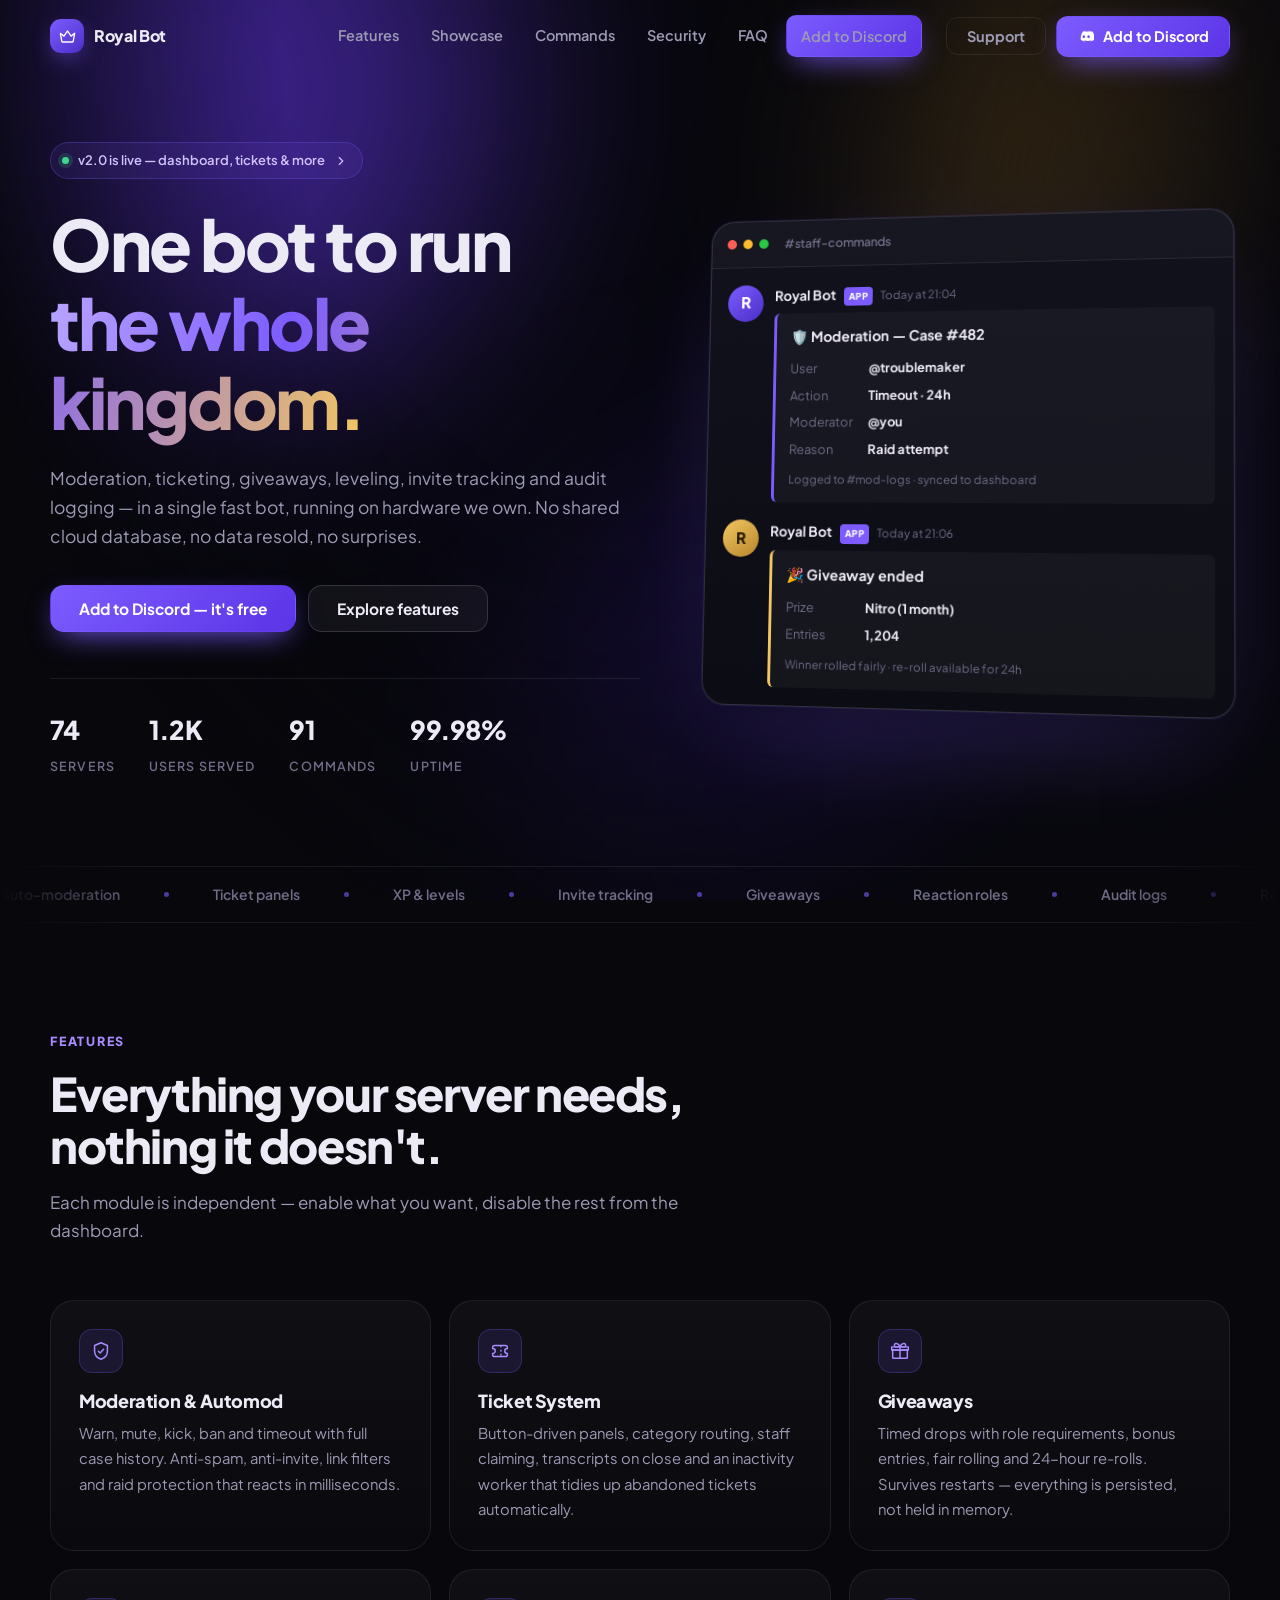
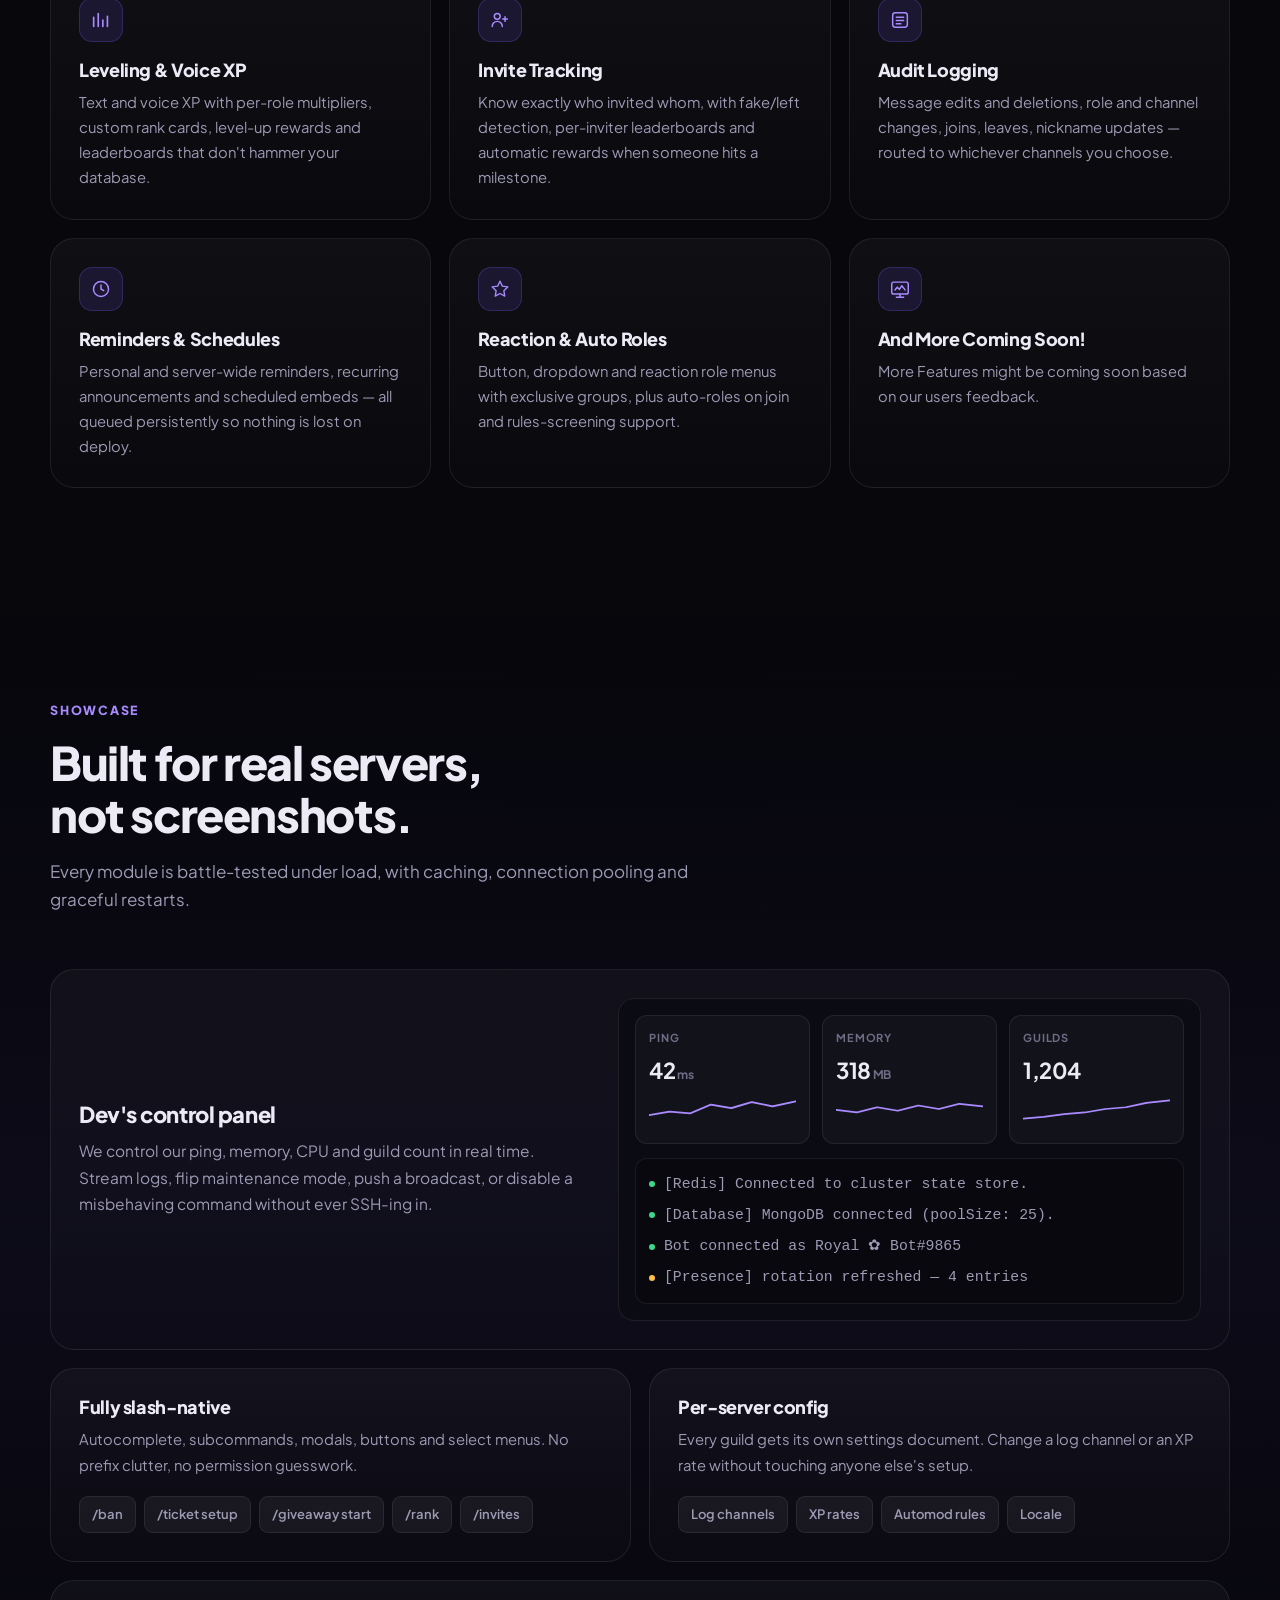
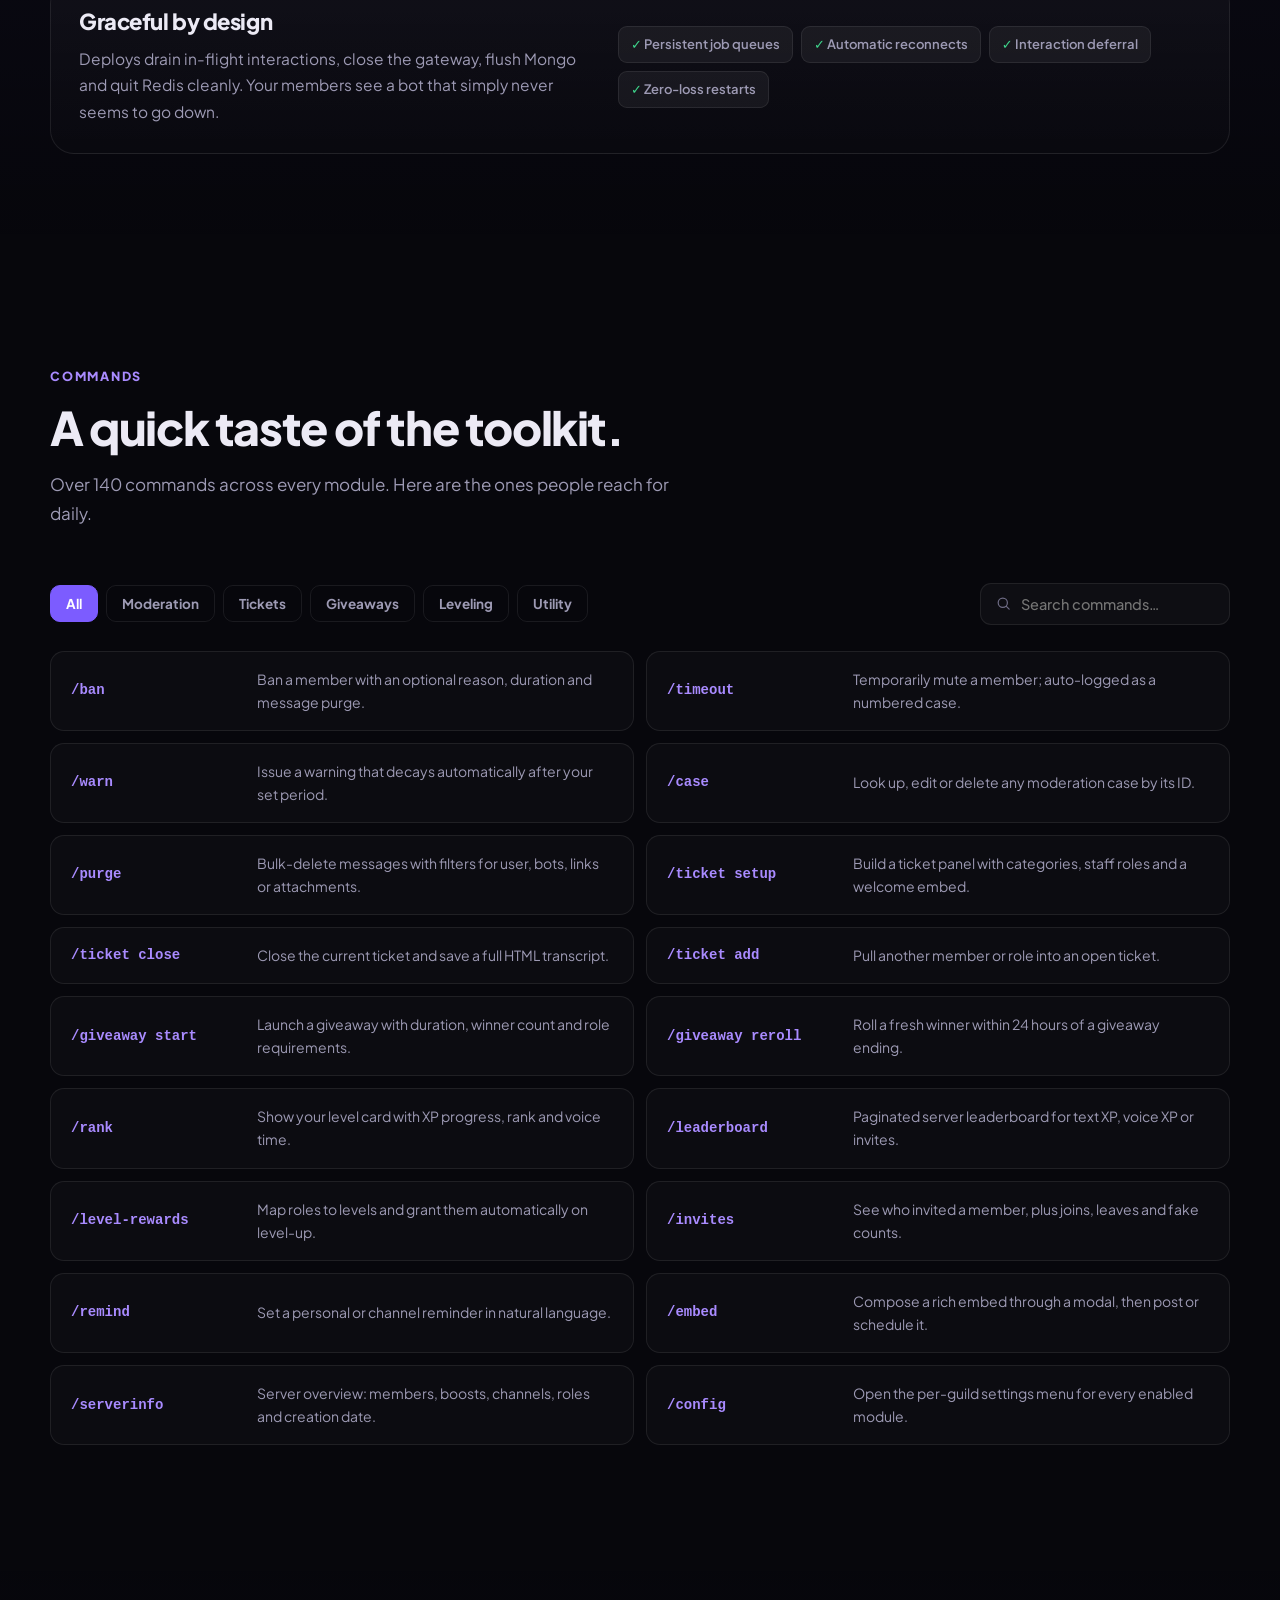
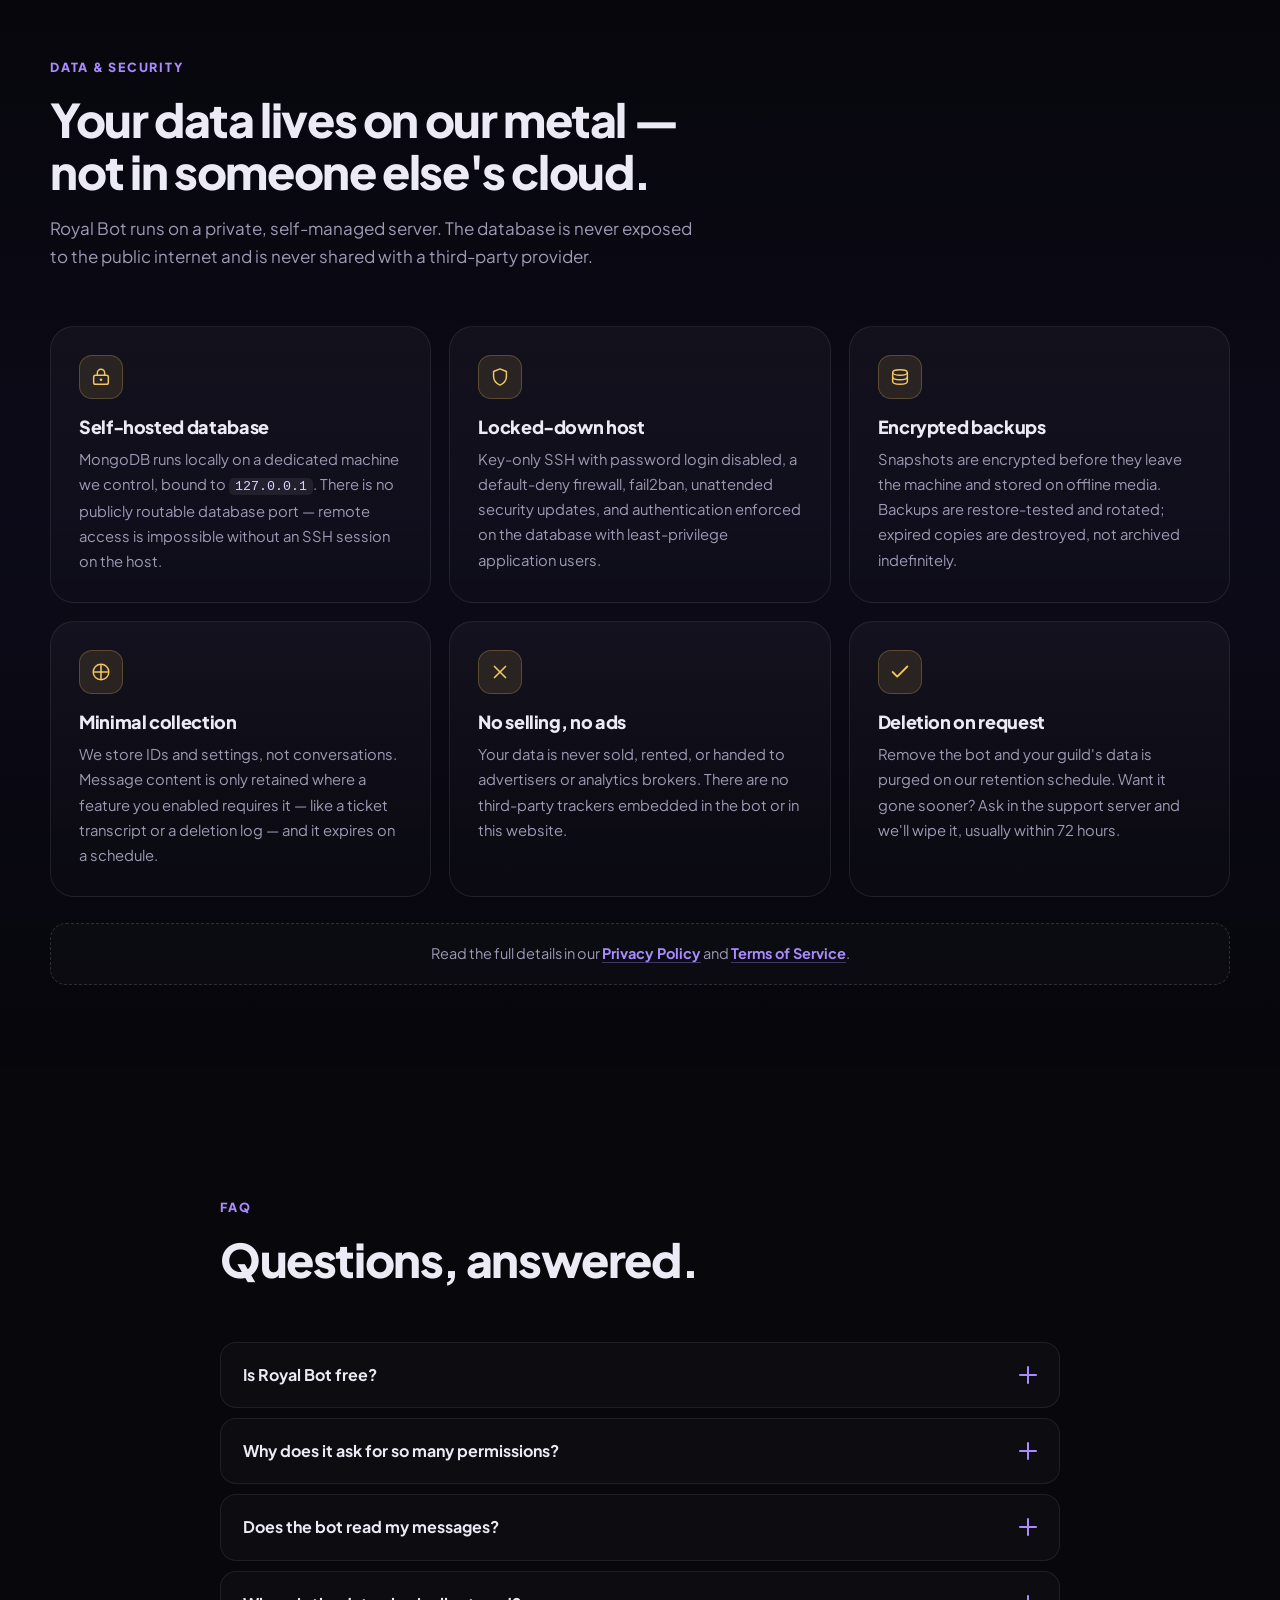
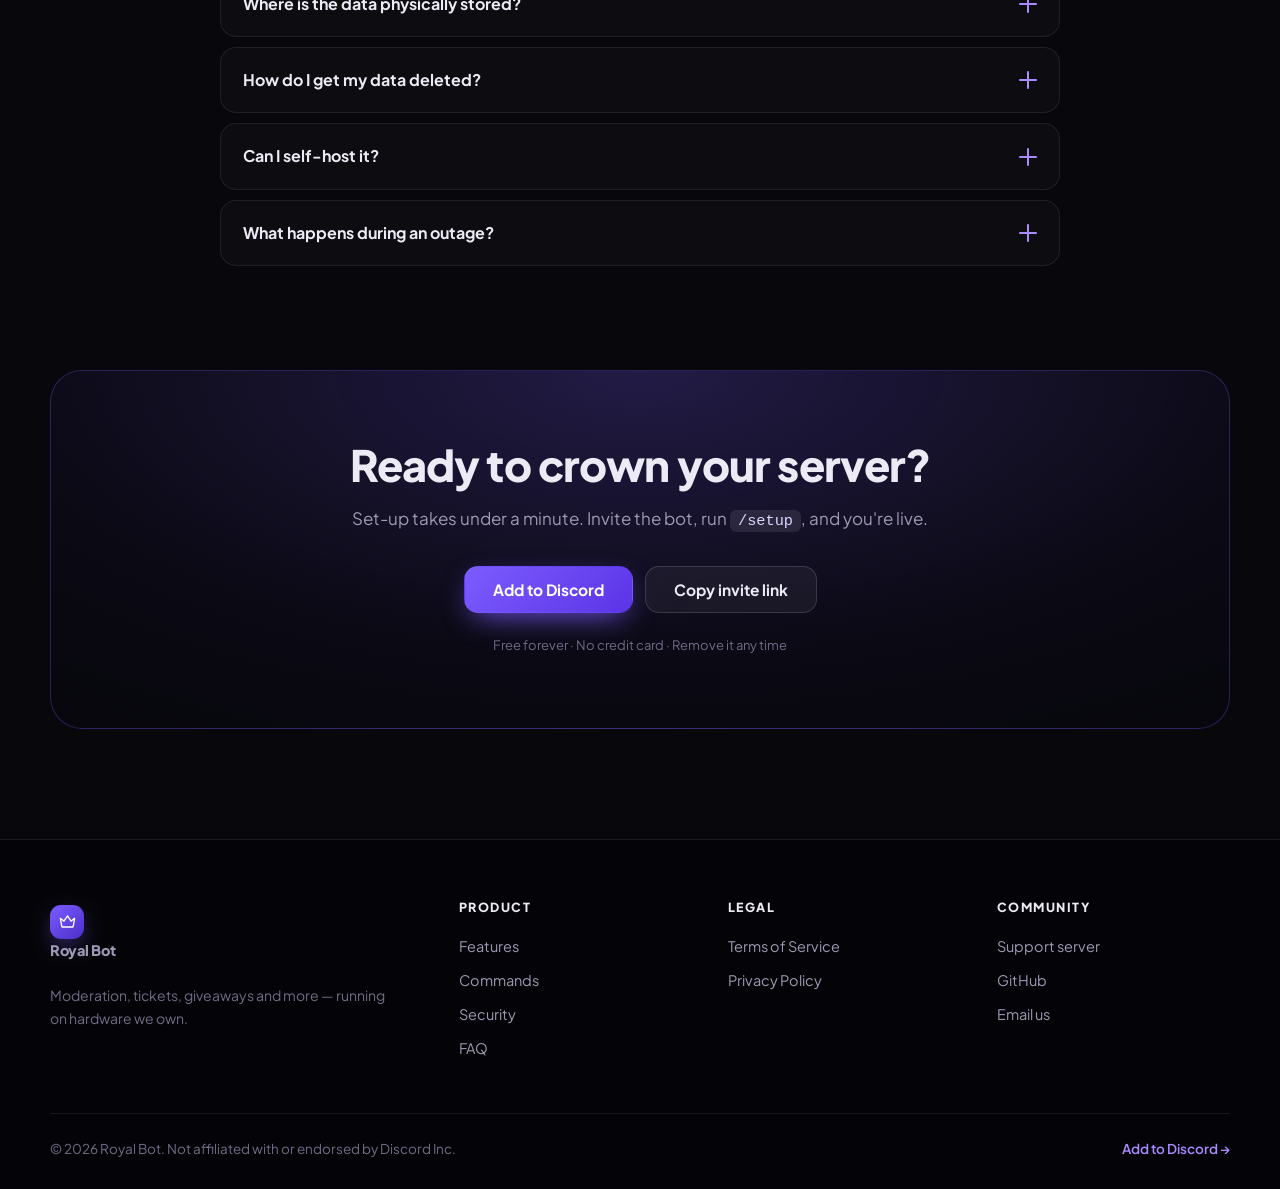
==== commit e6c7db87: "Update dashboard and setup instructions in index.html" ====
--- a/index.html
+++ b/index.html
@@ -270,9 +270,8 @@
                                 <path d="M6.5 13l2.5-3 2.3 2.4L14 8.5l3.5 4.5" stroke="currentColor" stroke-width="1.6"
                                     stroke-linecap="round" stroke-linejoin="round" />
                             </svg></div>
-                        <h3>Owner Dashboard</h3>
-                        <p>A private web control panel for live metrics, log streaming, presence control, broadcasts and
-                            per-command toggles — bound to localhost, not the internet.</p>
+                        <h3>And More Coming Soon!</h3>
+                        <p>More Features might be coming soon based on our users feedback.</p>
                     </article>
                 </div>
             </div>
@@ -291,8 +290,9 @@
                 <div class="bento">
                     <div class="bento__cell bento__cell--wide card" data-reveal>
                         <div class="bento__copy">
-                            <h3>Live control panel</h3>
-                            <p>Watch ping, memory, CPU and guild count in real time. Stream logs, flip maintenance mode,
+                            <h3>Dev's control panel</h3>
+                            <p>We control our ping, memory, CPU and guild count in real time. Stream logs, flip
+                                maintenance mode,
                                 push a broadcast, or disable a misbehaving command without ever SSH-ing in.</p>
                         </div>
                         <div class="panelMock">
@@ -332,7 +332,7 @@
 
                     <div class="bento__cell card" data-reveal>
                         <h3>Per-server config</h3>
-                        <p>Every guild gets its own settings document. Change a prefix, a log channel or an XP rate
+                        <p>Every guild gets its own settings document. Change a log channel or an XP rate
                             without touching anyone else's setup.</p>
                         <div class="chips"><span>Log channels</span><span>XP rates</span><span>Automod
                                 rules</span><span>Locale</span></div>
@@ -585,7 +585,7 @@
             <div class="wrap">
                 <div class="cta__box" data-reveal>
                     <h2>Ready to crown your server?</h2>
-                    <p>Set-up takes under a minute. Invite the bot, run <code>/config</code>, and you're live.</p>
+                    <p>Set-up takes under a minute. Invite the bot, run <code>/setup</code>, and you're live.</p>
                     <div class="cta__row">
                         <a class="btn btn--primary btn--lg" data-invite href="#">Add to Discord</a>
                         <button class="btn btn--glass btn--lg" id="copyInvite">Copy invite link</button>
@@ -634,4 +634,4 @@
     <script src="assets/js/main.js"></script>
 </body>
 
-</html>+</html>
--- a/assets/css/style.css
+++ b/assets/css/style.css
@@ -227,9 +227,12 @@
     background: rgba(255, 255, 255, .05)
 }
 
-.nav__mobileCta {
-    display: none
-}
+.nav__mobileCta { display: none; }
+
+@media (max-width: 900px) {
+  .nav__mobileCta { display: inline-flex; margin-top: 6px; }
+}
+
 
 .nav__actions {
     display: flex;
@@ -1519,4 +1522,4 @@
     html {
         scroll-behavior: auto
     }
-}+}
